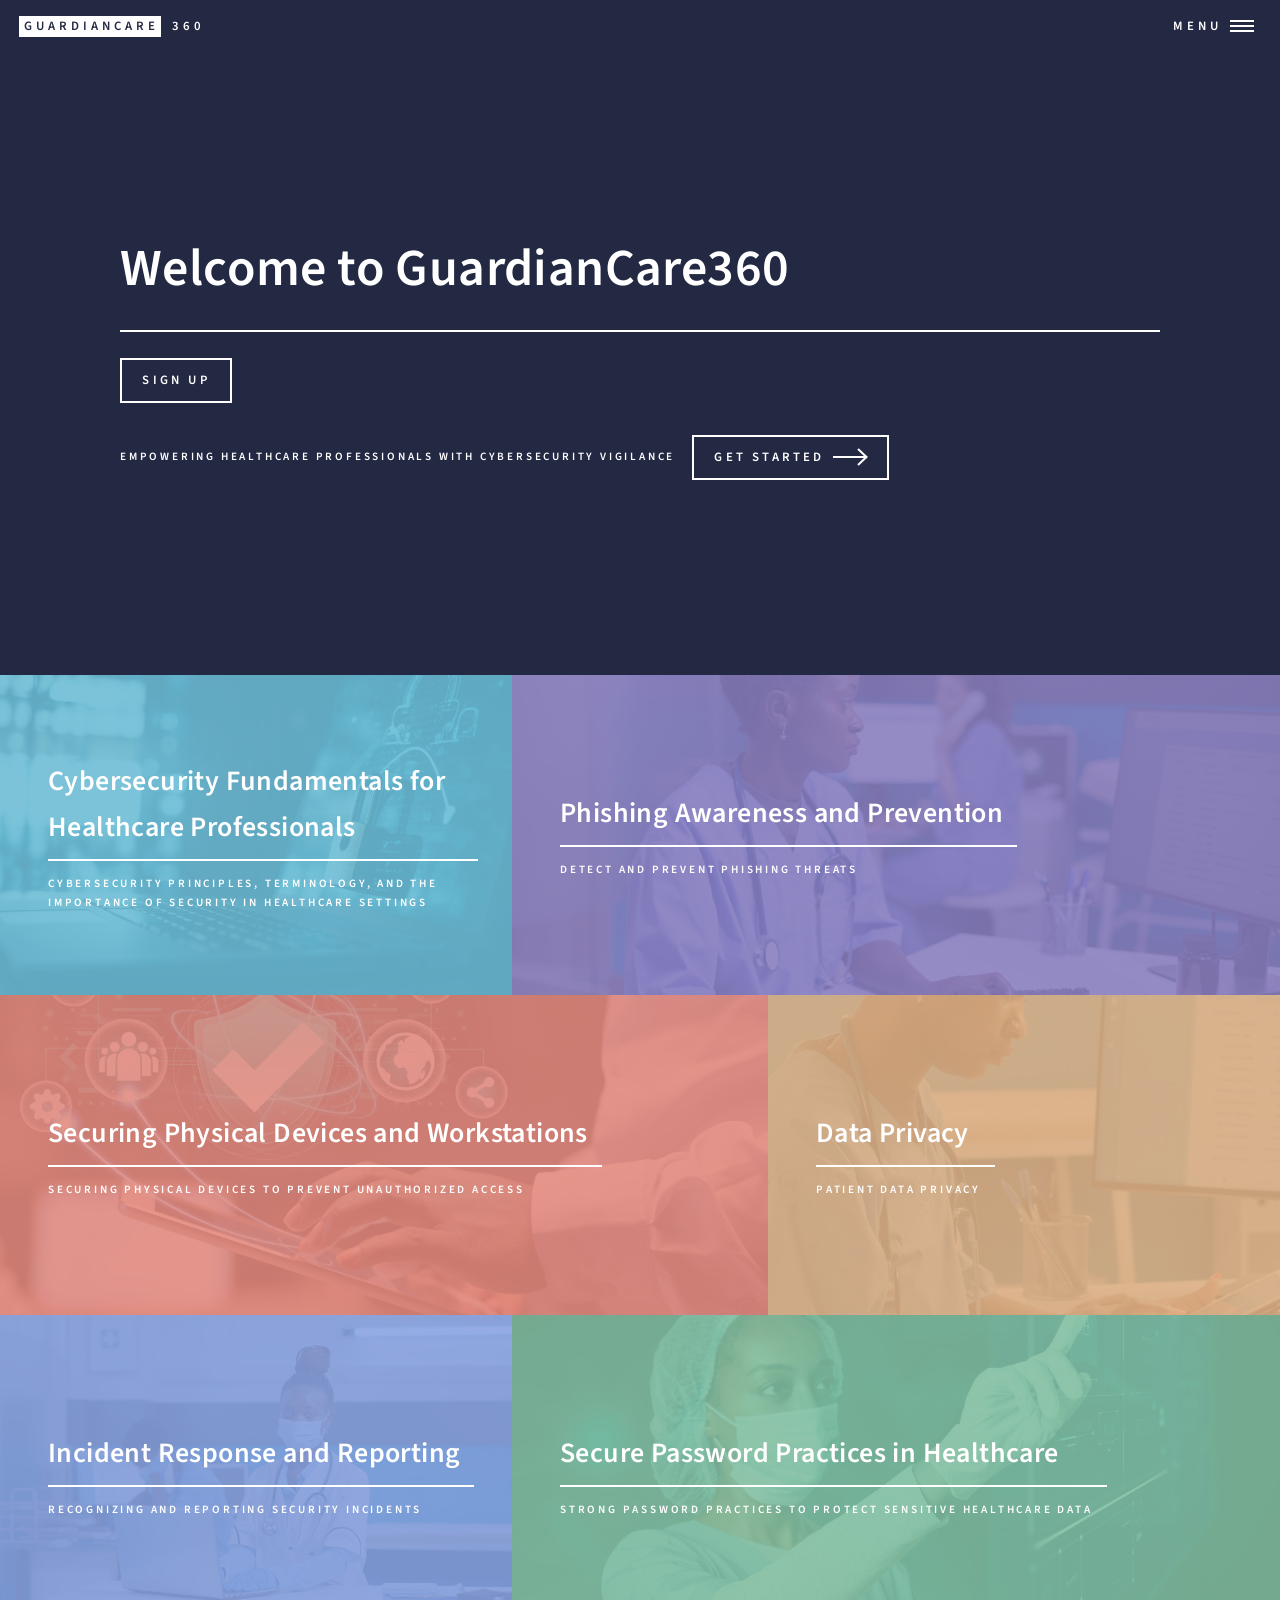
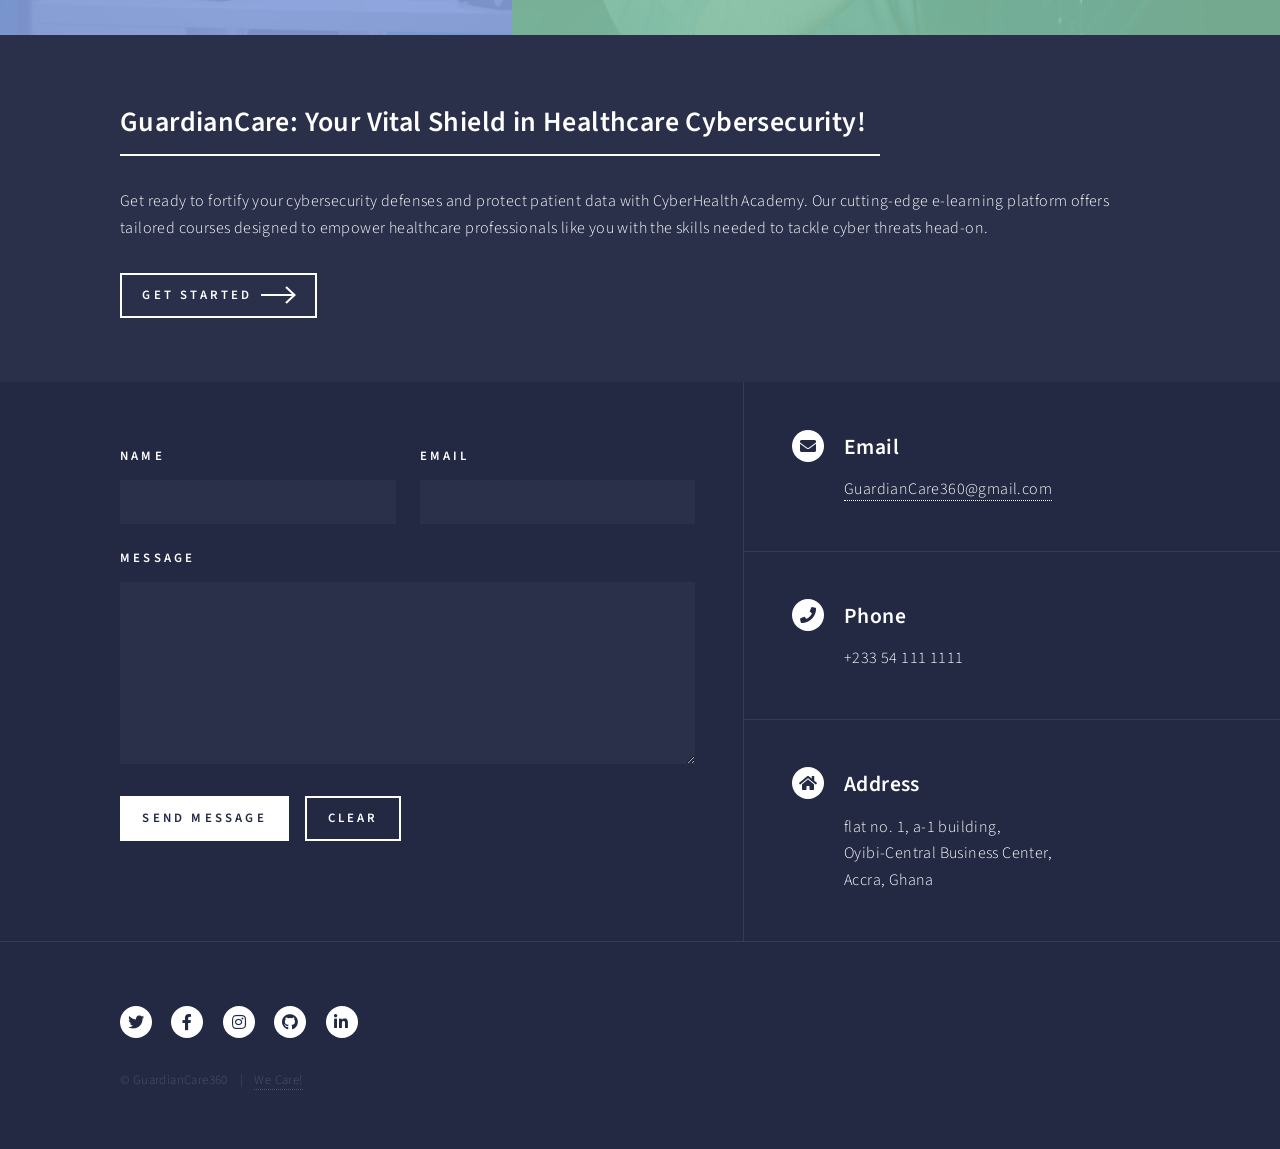
==== frontend/index.html @ e0faf11a "installations" ====
<!DOCTYPE HTML>

<html>
	<head>
		<title>GuardianCare360</title>
		<meta charset="utf-8" />
		<meta name="viewport" content="width=device-width, initial-scale=1, user-scalable=no" />
		<link rel="stylesheet" href="assets/css/main.css" />
		<noscript><link rel="stylesheet" href="assets/css/noscript.css" /></noscript>
	</head>
	<body class="is-preload">

		<!-- Wrapper -->
			<div id="wrapper">

				<!-- Header -->
					<header id="header" class="alt">
						<a href="index.html" class="logo"><strong>GuardianCare</strong> <span>360</span></a>
						<nav>
							<a href="#menu">Menu</a>
						</nav>
					</header>

				<!-- Menu -->
					<nav id="menu">
						<ul class="links">
							<li><a href="index.html">Home</a></li>
							
				
							<li><a href="http://localhost/project/courses.php">Secure_Password</a></li>
							<li><a href="http://localhost/project/courses.php">Incident_Response</a></li>
							<li><a href="http://localhost/project/courses.php">Data_Privacy</a></li>
							<li><a href="http://localhost/project/courses.php">Securing_Physical Devices</a></li>
							<li><a href="http://localhost/project/courses.php">Phishing_Awareness</a></li>
							<li><a href="Cybersecurity_Fundamentals.html">Cybersecurity_Fundamentals</a></li>
						</ul>
						<ul class="actions stacked">
							<li><a href="#" class="button primary fit">Get Started</a></li>
							<li><a href="http://localhost/project/home.php" class="button fit">Log In</a></li>
						</ul>
					</nav>

				<!-- Banner -->
					<section id="banner" class="major">
						<div class="inner">
							<header class="major">
								<h1>Welcome to GuardianCare360</h1>
								<ul class="actions">
									<li><a href="http://localhost/project/home.php" class="button">SIGN UP</a></li>
								</ul>
							</header>
							<div class="content">
								<p> Empowering Healthcare Professionals with Cybersecurity Vigilance</p>
								<ul class="actions">
									<li><a href="#one" class="button next scrolly">Get Started</a></li>
								</ul>
							</div>
						</div>
					</section>

				<!-- Main -->
					<div id="main">

						<!-- One -->
							<section id="one" class="tiles">
								<article>
									<span class="image">
										<img src="images/pic01.jpg" alt="" />
									</span>
									<header class="major">
										<h3><a href="Cybersecurity_Fundamentals.html" class="link">Cybersecurity Fundamentals for Healthcare Professionals</a></h3>
										<p>Cybersecurity principles, terminology, and the importance of security in healthcare settings</p>
									</header>
								</article>
								<article>
									<span class="image">
										<img src="images/pic02.jpg" alt="" />
									</span>
									<header class="major">
										<h3><a href="http://localhost/project/courses.php" class="link">Phishing Awareness and Prevention</a></h3>
										<p>Detect and prevent phishing threats</p>
									</header>
								</article>
								<article>
									<span class="image">
										<img src="images/pic03.jpg" alt="" />
									</span>
									<header class="major">
										<h3><a href="http://localhost/project/courses.php" class="link">Securing Physical Devices and Workstations</a></h3>
										<p> Securing physical devices to prevent unauthorized access</p>
									</header>
								</article>
								<article>
									<span class="image">
										<img src="images/pic04.jpg" alt="" />
									</span>
									<header class="major">
										<h3><a href="http://localhost/project/courses.php" class="link">Data Privacy</a></h3>
										<p>Patient data privacy </p>
									</header>
								</article>
								<article>
									<span class="image">
										<img src="images/pic05.jpg" alt="" />
									</span>
									<header class="major">
										<h3><a href="http://localhost/project/courses.php" class="link">Incident Response and Reporting</a></h3>
										<p>Recognizing and reporting security incidents</p>
									</header>
								</article>
								<article>
									<span class="image">
										<img src="images/pic06.jpg" alt="" />
									</span>
									<header class="major">
										<h3><a href="http://localhost/project/courses.php" class="link">Secure Password Practices in Healthcare</a></h3>
										<p>Strong password practices to protect sensitive healthcare data</p>
									</header>
								</article>
							</section>

						<!-- Two -->
							<section id="two">
								<div class="inner">
									<header class="major">
										<h2>GuardianCare: Your Vital Shield in Healthcare Cybersecurity!</h2>
									</header>
									<p>Get ready to fortify your cybersecurity defenses and protect patient data with CyberHealth Academy. Our cutting-edge e-learning platform offers tailored courses designed to empower healthcare professionals like you with the skills needed to tackle cyber threats head-on.</p>
									<ul class="actions">
										<li><a href="http://localhost/project/home.php" class="button next">Get Started</a></li>
									</ul>
								</div>
							</section>

					</div>

				<!-- Contact -->
					<section id="contact">
						<div class="inner">
							<section>
								<form method="post" action="#">
									<div class="fields">
										<div class="field half">
											<label for="name">Name</label>
											<input type="text" name="name" id="name" />
										</div>
										<div class="field half">
											<label for="email">Email</label>
											<input type="text" name="email" id="email" />
										</div>
										<div class="field">
											<label for="message">Message</label>
											<textarea name="message" id="message" rows="6"></textarea>
										</div>
									</div>
									<ul class="actions">
										<li><input type="submit" value="Send Message" class="primary" /></li>
										<li><input type="reset" value="Clear" /></li>
									</ul>
								</form>
							</section>
							<section class="split">
								<section>
									<div class="contact-method">
										<span class="icon solid alt fa-envelope"></span>
										<h3>Email</h3>
										<a href="#">GuardianCare360@gmail.com</a>
									</div>
								</section>
								<section>
									<div class="contact-method">
										<span class="icon solid alt fa-phone"></span>
										<h3>Phone</h3>
										<span>+233 54 111 1111</span>
									</div>
								</section>
								<section>
									<div class="contact-method">
										<span class="icon solid alt fa-home"></span>
										<h3>Address</h3>
										<span>flat no. 1, a-1 building,<br />
											Oyibi-Central Business Center,<br />
											Accra, Ghana</span>
									</div>
								</section>
							</section>
						</div>
					</section>

				<!-- Footer -->
					<footer id="footer">
						<div class="inner">
							<ul class="icons">
								<li><a href="#" class="icon brands alt fa-twitter"><span class="label">Twitter</span></a></li>
								<li><a href="#" class="icon brands alt fa-facebook-f"><span class="label">Facebook</span></a></li>
								<li><a href="#" class="icon brands alt fa-instagram"><span class="label">Instagram</span></a></li>
								<li><a href="#" class="icon brands alt fa-github"><span class="label">GitHub</span></a></li>
								<li><a href="#" class="icon brands alt fa-linkedin-in"><span class="label">LinkedIn</span></a></li>
							</ul>
							<ul class="copyright">
								<li>&copy; GuardianCare360</li><li> <a href="http://localhost/project/home.php">We Care!</a></li>
							</ul>
						</div>
					</footer>

			</div>

		<!-- Scripts -->
			<script src="assets/js/jquery.min.js"></script>
			<script src="assets/js/jquery.scrolly.min.js"></script>
			<script src="assets/js/jquery.scrollex.min.js"></script>
			<script src="assets/js/browser.min.js"></script>
			<script src="assets/js/breakpoints.min.js"></script>
			<script src="assets/js/util.js"></script>
			<script src="assets/js/main.js"></script>

	</body>
</html>
---- frontend/assets/css/main.css ----
@import url(fontawesome-all.min.css);
@import url("https://fonts.googleapis.com/css?family=Source+Sans+Pro:300,300italic,600,600italic");

/*
	Forty by HTML5 UP
	html5up.net | @ajlkn
	Free for personal and commercial use under the CCA 3.0 license (html5up.net/license)
*/

html, body, div, span, applet, object,
iframe, h1, h2, h3, h4, h5, h6, p, blockquote,
pre, a, abbr, acronym, address, big, cite,
code, del, dfn, em, img, ins, kbd, q, s, samp,
small, strike, strong, sub, sup, tt, var, b,
u, i, center, dl, dt, dd, ol, ul, li, fieldset,
form, label, legend, table, caption, tbody,
tfoot, thead, tr, th, td, article, aside,
canvas, details, embed, figure, figcaption,
footer, header, hgroup, menu, nav, output, ruby,
section, summary, time, mark, audio, video {
	margin: 0;
	padding: 0;
	border: 0;
	font-size: 100%;
	font: inherit;
	vertical-align: baseline;}

article, aside, details, figcaption, figure,
footer, header, hgroup, menu, nav, section {
	display: block;}

body {
	line-height: 1;
}

ol, ul {
	list-style: none;
}

blockquote, q {
	quotes: none;
}

	blockquote:before, blockquote:after, q:before, q:after {
		content: '';
		content: none;
	}

table {
	border-collapse: collapse;
	border-spacing: 0;
}

body {
	-webkit-text-size-adjust: none;
}

mark {
	background-color: transparent;
	color: inherit;
}

input::-moz-focus-inner {
	border: 0;
	padding: 0;
}

input, select, textarea {
	-moz-appearance: none;
	-webkit-appearance: none;
	-ms-appearance: none;
	appearance: none;
}

/* Basic */

	@-ms-viewport {
		width: device-width;
	}

	body {
		-ms-overflow-style: scrollbar;
	}

	@media screen and (max-width: 480px) {

		html, body {
			min-width: 320px;
		}

	}

	html {
		box-sizing: border-box;
	}

	*, *:before, *:after {
		box-sizing: inherit;
	}

	body {
		background: #242943;
	}

		body.is-preload *, body.is-preload *:before, body.is-preload *:after {
			-moz-animation: none !important;
			-webkit-animation: none !important;
			-ms-animation: none !important;
			animation: none !important;
			-moz-transition: none !important;
			-webkit-transition: none !important;
			-ms-transition: none !important;
			transition: none !important;
		}

/* Type */

	body, input, select, textarea {
		color: #ffffff;
		font-family: "Source Sans Pro", Helvetica, sans-serif;
		font-size: 17pt;
		font-weight: 300;
		letter-spacing: 0.025em;
		line-height: 1.65;
	}

		@media screen and (max-width: 1680px) {

			body, input, select, textarea {
				font-size: 14pt;
			}

		}

		@media screen and (max-width: 1280px) {

			body, input, select, textarea {
				font-size: 12pt;
			}

		}

		@media screen and (max-width: 360px) {

			body, input, select, textarea {
				font-size: 11pt;
			}

		}

	a {
		-moz-transition: color 0.2s ease-in-out, border-bottom-color 0.2s ease-in-out;
		-webkit-transition: color 0.2s ease-in-out, border-bottom-color 0.2s ease-in-out;
		-ms-transition: color 0.2s ease-in-out, border-bottom-color 0.2s ease-in-out;
		transition: color 0.2s ease-in-out, border-bottom-color 0.2s ease-in-out;
		border-bottom: dotted 1px;
		color: inherit;
		text-decoration: none;
	}

		a:hover {
			border-bottom-color: transparent;
			color: #9bf1ff !important;
		}

		a:active {
			color: #53e3fb !important;
		}

	strong, b {
		color: #ffffff;
		font-weight: 600;
	}

	em, i {
		font-style: italic;
	}

	p {
		margin: 0 0 2em 0;
	}

	h1, h2, h3, h4, h5, h6 {
		color: #ffffff;
		font-weight: 600;
		line-height: 1.65;
		margin: 0 0 1em 0;
	}

		h1 a, h2 a, h3 a, h4 a, h5 a, h6 a {
			color: inherit;
			border-bottom: 0;
		}

	h1 {
		font-size: 2.5em;
	}

	h2 {
		font-size: 1.75em;
	}

	h3 {
		font-size: 1.35em;
	}

	h4 {
		font-size: 1.1em;
	}

	h5 {
		font-size: 0.9em;
	}

	h6 {
		font-size: 0.7em;
	}

	@media screen and (max-width: 736px) {

		h1 {
			font-size: 2em;
		}

		h2 {
			font-size: 1.5em;
		}

		h3 {
			font-size: 1.25em;
		}

	}

	sub {
		font-size: 0.8em;
		position: relative;
		top: 0.5em;
	}

	sup {
		font-size: 0.8em;
		position: relative;
		top: -0.5em;
	}

	blockquote {
		border-left: solid 4px rgba(212, 212, 255, 0.1);
		font-style: italic;
		margin: 0 0 2em 0;
		padding: 0.5em 0 0.5em 2em;
	}

	code {
		background: rgba(212, 212, 255, 0.035);
		font-family: "Courier New", monospace;
		font-size: 0.9em;
		margin: 0 0.25em;
		padding: 0.25em 0.65em;
	}

	pre {
		-webkit-overflow-scrolling: touch;
		font-family: "Courier New", monospace;
		font-size: 0.9em;
		margin: 0 0 2em 0;
	}

		pre code {
			display: block;
			line-height: 1.75;
			padding: 1em 1.5em;
			overflow-x: auto;
		}

	hr {
		border: 0;
		border-bottom: solid 1px rgba(212, 212, 255, 0.1);
		margin: 2em 0;
	}

		hr.major {
			margin: 3em 0;
		}

	.align-left {
		text-align: left;
	}

	.align-center {
		text-align: center;
	}

	.align-right {
		text-align: right;
	}

/* Row */

	.row {
		display: flex;
		flex-wrap: wrap;
		box-sizing: border-box;
		align-items: stretch;
	}

		.row > * {
			box-sizing: border-box;
		}

		.row.gtr-uniform > * > :last-child {
			margin-bottom: 0;
		}

		.row.aln-left {
			justify-content: flex-start;
		}

		.row.aln-center {
			justify-content: center;
		}

		.row.aln-right {
			justify-content: flex-end;
		}

		.row.aln-top {
			align-items: flex-start;
		}

		.row.aln-middle {
			align-items: center;
		}

		.row.aln-bottom {
			align-items: flex-end;
		}

		.row > .imp {
			order: -1;
		}

		.row > .col-1 {
			width: 8.33333%;
		}

		.row > .off-1 {
			margin-left: 8.33333%;
		}

		.row > .col-2 {
			width: 16.66667%;
		}

		.row > .off-2 {
			margin-left: 16.66667%;
		}

		.row > .col-3 {
			width: 25%;
		}

		.row > .off-3 {
			margin-left: 25%;
		}

		.row > .col-4 {
			width: 33.33333%;
		}

		.row > .off-4 {
			margin-left: 33.33333%;
		}

		.row > .col-5 {
			width: 41.66667%;
		}

		.row > .off-5 {
			margin-left: 41.66667%;
		}

		.row > .col-6 {
			width: 50%;
		}

		.row > .off-6 {
			margin-left: 50%;
		}

		.row > .col-7 {
			width: 58.33333%;
		}

		.row > .off-7 {
			margin-left: 58.33333%;
		}

		.row > .col-8 {
			width: 66.66667%;
		}

		.row > .off-8 {
			margin-left: 66.66667%;
		}

		.row > .col-9 {
			width: 75%;
		}

		.row > .off-9 {
			margin-left: 75%;
		}

		.row > .col-10 {
			width: 83.33333%;
		}

		.row > .off-10 {
			margin-left: 83.33333%;
		}

		.row > .col-11 {
			width: 91.66667%;
		}

		.row > .off-11 {
			margin-left: 91.66667%;
		}

		.row > .col-12 {
			width: 100%;
		}

		.row > .off-12 {
			margin-left: 100%;
		}

		.row.gtr-0 {
			margin-top: 0;
			margin-left: 0em;
		}

			.row.gtr-0 > * {
				padding: 0 0 0 0em;
			}

			.row.gtr-0.gtr-uniform {
				margin-top: 0em;
			}

				.row.gtr-0.gtr-uniform > * {
					padding-top: 0em;
				}

		.row.gtr-25 {
			margin-top: 0;
			margin-left: -0.5em;
		}

			.row.gtr-25 > * {
				padding: 0 0 0 0.5em;
			}

			.row.gtr-25.gtr-uniform {
				margin-top: -0.5em;
			}

				.row.gtr-25.gtr-uniform > * {
					padding-top: 0.5em;
				}

		.row.gtr-50 {
			margin-top: 0;
			margin-left: -1em;
		}

			.row.gtr-50 > * {
				padding: 0 0 0 1em;
			}

			.row.gtr-50.gtr-uniform {
				margin-top: -1em;
			}

				.row.gtr-50.gtr-uniform > * {
					padding-top: 1em;
				}

		.row {
			margin-top: 0;
			margin-left: -2em;
		}

			.row > * {
				padding: 0 0 0 2em;
			}

			.row.gtr-uniform {
				margin-top: -2em;
			}

				.row.gtr-uniform > * {
					padding-top: 2em;
				}

		.row.gtr-150 {
			margin-top: 0;
			margin-left: -3em;
		}

			.row.gtr-150 > * {
				padding: 0 0 0 3em;
			}

			.row.gtr-150.gtr-uniform {
				margin-top: -3em;
			}

				.row.gtr-150.gtr-uniform > * {
					padding-top: 3em;
				}

		.row.gtr-200 {
			margin-top: 0;
			margin-left: -4em;
		}

			.row.gtr-200 > * {
				padding: 0 0 0 4em;
			}

			.row.gtr-200.gtr-uniform {
				margin-top: -4em;
			}

				.row.gtr-200.gtr-uniform > * {
					padding-top: 4em;
				}

		@media screen and (max-width: 1680px) {

			.row {
				display: flex;
				flex-wrap: wrap;
				box-sizing: border-box;
				align-items: stretch;
			}

				.row > * {
					box-sizing: border-box;
				}

				.row.gtr-uniform > * > :last-child {
					margin-bottom: 0;
				}

				.row.aln-left {
					justify-content: flex-start;
				}

				.row.aln-center {
					justify-content: center;
				}

				.row.aln-right {
					justify-content: flex-end;
				}

				.row.aln-top {
					align-items: flex-start;
				}

				.row.aln-middle {
					align-items: center;
				}

				.row.aln-bottom {
					align-items: flex-end;
				}

				.row > .imp-xlarge {
					order: -1;
				}

				.row > .col-1-xlarge {
					width: 8.33333%;
				}

				.row > .off-1-xlarge {
					margin-left: 8.33333%;
				}

				.row > .col-2-xlarge {
					width: 16.66667%;
				}

				.row > .off-2-xlarge {
					margin-left: 16.66667%;
				}

				.row > .col-3-xlarge {
					width: 25%;
				}

				.row > .off-3-xlarge {
					margin-left: 25%;
				}

				.row > .col-4-xlarge {
					width: 33.33333%;
				}

				.row > .off-4-xlarge {
					margin-left: 33.33333%;
				}

				.row > .col-5-xlarge {
					width: 41.66667%;
				}

				.row > .off-5-xlarge {
					margin-left: 41.66667%;
				}

				.row > .col-6-xlarge {
					width: 50%;
				}

				.row > .off-6-xlarge {
					margin-left: 50%;
				}

				.row > .col-7-xlarge {
					width: 58.33333%;
				}

				.row > .off-7-xlarge {
					margin-left: 58.33333%;
				}

				.row > .col-8-xlarge {
					width: 66.66667%;
				}

				.row > .off-8-xlarge {
					margin-left: 66.66667%;
				}

				.row > .col-9-xlarge {
					width: 75%;
				}

				.row > .off-9-xlarge {
					margin-left: 75%;
				}

				.row > .col-10-xlarge {
					width: 83.33333%;
				}

				.row > .off-10-xlarge {
					margin-left: 83.33333%;
				}

				.row > .col-11-xlarge {
					width: 91.66667%;
				}

				.row > .off-11-xlarge {
					margin-left: 91.66667%;
				}

				.row > .col-12-xlarge {
					width: 100%;
				}

				.row > .off-12-xlarge {
					margin-left: 100%;
				}

				.row.gtr-0 {
					margin-top: 0;
					margin-left: 0em;
				}

					.row.gtr-0 > * {
						padding: 0 0 0 0em;
					}

					.row.gtr-0.gtr-uniform {
						margin-top: 0em;
					}

						.row.gtr-0.gtr-uniform > * {
							padding-top: 0em;
						}

				.row.gtr-25 {
					margin-top: 0;
					margin-left: -0.5em;
				}

					.row.gtr-25 > * {
						padding: 0 0 0 0.5em;
					}

					.row.gtr-25.gtr-uniform {
						margin-top: -0.5em;
					}

						.row.gtr-25.gtr-uniform > * {
							padding-top: 0.5em;
						}

				.row.gtr-50 {
					margin-top: 0;
					margin-left: -1em;
				}

					.row.gtr-50 > * {
						padding: 0 0 0 1em;
					}

					.row.gtr-50.gtr-uniform {
						margin-top: -1em;
					}

						.row.gtr-50.gtr-uniform > * {
							padding-top: 1em;
						}

				.row {
					margin-top: 0;
					margin-left: -2em;
				}

					.row > * {
						padding: 0 0 0 2em;
					}

					.row.gtr-uniform {
						margin-top: -2em;
					}

						.row.gtr-uniform > * {
							padding-top: 2em;
						}

				.row.gtr-150 {
					margin-top: 0;
					margin-left: -3em;
				}

					.row.gtr-150 > * {
						padding: 0 0 0 3em;
					}

					.row.gtr-150.gtr-uniform {
						margin-top: -3em;
					}

						.row.gtr-150.gtr-uniform > * {
							padding-top: 3em;
						}

				.row.gtr-200 {
					margin-top: 0;
					margin-left: -4em;
				}

					.row.gtr-200 > * {
						padding: 0 0 0 4em;
					}

					.row.gtr-200.gtr-uniform {
						margin-top: -4em;
					}

						.row.gtr-200.gtr-uniform > * {
							padding-top: 4em;
						}

		}

		@media screen and (max-width: 1280px) {

			.row {
				display: flex;
				flex-wrap: wrap;
				box-sizing: border-box;
				align-items: stretch;
			}

				.row > * {
					box-sizing: border-box;
				}

				.row.gtr-uniform > * > :last-child {
					margin-bottom: 0;
				}

				.row.aln-left {
					justify-content: flex-start;
				}

				.row.aln-center {
					justify-content: center;
				}

				.row.aln-right {
					justify-content: flex-end;
				}

				.row.aln-top {
					align-items: flex-start;
				}

				.row.aln-middle {
					align-items: center;
				}

				.row.aln-bottom {
					align-items: flex-end;
				}

				.row > .imp-large {
					order: -1;
				}

				.row > .col-1-large {
					width: 8.33333%;
				}

				.row > .off-1-large {
					margin-left: 8.33333%;
				}

				.row > .col-2-large {
					width: 16.66667%;
				}

				.row > .off-2-large {
					margin-left: 16.66667%;
				}

				.row > .col-3-large {
					width: 25%;
				}

				.row > .off-3-large {
					margin-left: 25%;
				}

				.row > .col-4-large {
					width: 33.33333%;
				}

				.row > .off-4-large {
					margin-left: 33.33333%;
				}

				.row > .col-5-large {
					width: 41.66667%;
				}

				.row > .off-5-large {
					margin-left: 41.66667%;
				}

				.row > .col-6-large {
					width: 50%;
				}

				.row > .off-6-large {
					margin-left: 50%;
				}

				.row > .col-7-large {
					width: 58.33333%;
				}

				.row > .off-7-large {
					margin-left: 58.33333%;
				}

				.row > .col-8-large {
					width: 66.66667%;
				}

				.row > .off-8-large {
					margin-left: 66.66667%;
				}

				.row > .col-9-large {
					width: 75%;
				}

				.row > .off-9-large {
					margin-left: 75%;
				}

				.row > .col-10-large {
					width: 83.33333%;
				}

				.row > .off-10-large {
					margin-left: 83.33333%;
				}

				.row > .col-11-large {
					width: 91.66667%;
				}

				.row > .off-11-large {
					margin-left: 91.66667%;
				}

				.row > .col-12-large {
					width: 100%;
				}

				.row > .off-12-large {
					margin-left: 100%;
				}

				.row.gtr-0 {
					margin-top: 0;
					margin-left: 0em;
				}

					.row.gtr-0 > * {
						padding: 0 0 0 0em;
					}

					.row.gtr-0.gtr-uniform {
						margin-top: 0em;
					}

						.row.gtr-0.gtr-uniform > * {
							padding-top: 0em;
						}

				.row.gtr-25 {
					margin-top: 0;
					margin-left: -0.375em;
				}

					.row.gtr-25 > * {
						padding: 0 0 0 0.375em;
					}

					.row.gtr-25.gtr-uniform {
						margin-top: -0.375em;
					}

						.row.gtr-25.gtr-uniform > * {
							padding-top: 0.375em;
						}

				.row.gtr-50 {
					margin-top: 0;
					margin-left: -0.75em;
				}

					.row.gtr-50 > * {
						padding: 0 0 0 0.75em;
					}

					.row.gtr-50.gtr-uniform {
						margin-top: -0.75em;
					}

						.row.gtr-50.gtr-uniform > * {
							padding-top: 0.75em;
						}

				.row {
					margin-top: 0;
					margin-left: -1.5em;
				}

					.row > * {
						padding: 0 0 0 1.5em;
					}

					.row.gtr-uniform {
						margin-top: -1.5em;
					}

						.row.gtr-uniform > * {
							padding-top: 1.5em;
						}

				.row.gtr-150 {
					margin-top: 0;
					margin-left: -2.25em;
				}

					.row.gtr-150 > * {
						padding: 0 0 0 2.25em;
					}

					.row.gtr-150.gtr-uniform {
						margin-top: -2.25em;
					}

						.row.gtr-150.gtr-uniform > * {
							padding-top: 2.25em;
						}

				.row.gtr-200 {
					margin-top: 0;
					margin-left: -3em;
				}

					.row.gtr-200 > * {
						padding: 0 0 0 3em;
					}

					.row.gtr-200.gtr-uniform {
						margin-top: -3em;
					}

						.row.gtr-200.gtr-uniform > * {
							padding-top: 3em;
						}

		}

		@media screen and (max-width: 980px) {

			.row {
				display: flex;
				flex-wrap: wrap;
				box-sizing: border-box;
				align-items: stretch;
			}

				.row > * {
					box-sizing: border-box;
				}

				.row.gtr-uniform > * > :last-child {
					margin-bottom: 0;
				}

				.row.aln-left {
					justify-content: flex-start;
				}

				.row.aln-center {
					justify-content: center;
				}

				.row.aln-right {
					justify-content: flex-end;
				}

				.row.aln-top {
					align-items: flex-start;
				}

				.row.aln-middle {
					align-items: center;
				}

				.row.aln-bottom {
					align-items: flex-end;
				}

				.row > .imp-medium {
					order: -1;
				}

				.row > .col-1-medium {
					width: 8.33333%;
				}

				.row > .off-1-medium {
					margin-left: 8.33333%;
				}

				.row > .col-2-medium {
					width: 16.66667%;
				}

				.row > .off-2-medium {
					margin-left: 16.66667%;
				}

				.row > .col-3-medium {
					width: 25%;
				}

				.row > .off-3-medium {
					margin-left: 25%;
				}

				.row > .col-4-medium {
					width: 33.33333%;
				}

				.row > .off-4-medium {
					margin-left: 33.33333%;
				}

				.row > .col-5-medium {
					width: 41.66667%;
				}

				.row > .off-5-medium {
					margin-left: 41.66667%;
				}

				.row > .col-6-medium {
					width: 50%;
				}

				.row > .off-6-medium {
					margin-left: 50%;
				}

				.row > .col-7-medium {
					width: 58.33333%;
				}

				.row > .off-7-medium {
					margin-left: 58.33333%;
				}

				.row > .col-8-medium {
					width: 66.66667%;
				}

				.row > .off-8-medium {
					margin-left: 66.66667%;
				}

				.row > .col-9-medium {
					width: 75%;
				}

				.row > .off-9-medium {
					margin-left: 75%;
				}

				.row > .col-10-medium {
					width: 83.33333%;
				}

				.row > .off-10-medium {
					margin-left: 83.33333%;
				}

				.row > .col-11-medium {
					width: 91.66667%;
				}

				.row > .off-11-medium {
					margin-left: 91.66667%;
				}

				.row > .col-12-medium {
					width: 100%;
				}

				.row > .off-12-medium {
					margin-left: 100%;
				}

				.row.gtr-0 {
					margin-top: 0;
					margin-left: 0em;
				}

					.row.gtr-0 > * {
						padding: 0 0 0 0em;
					}

					.row.gtr-0.gtr-uniform {
						margin-top: 0em;
					}

						.row.gtr-0.gtr-uniform > * {
							padding-top: 0em;
						}

				.row.gtr-25 {
					margin-top: 0;
					margin-left: -0.375em;
				}

					.row.gtr-25 > * {
						padding: 0 0 0 0.375em;
					}

					.row.gtr-25.gtr-uniform {
						margin-top: -0.375em;
					}

						.row.gtr-25.gtr-uniform > * {
							padding-top: 0.375em;
						}

				.row.gtr-50 {
					margin-top: 0;
					margin-left: -0.75em;
				}

					.row.gtr-50 > * {
						padding: 0 0 0 0.75em;
					}

					.row.gtr-50.gtr-uniform {
						margin-top: -0.75em;
					}

						.row.gtr-50.gtr-uniform > * {
							padding-top: 0.75em;
						}

				.row {
					margin-top: 0;
					margin-left: -1.5em;
				}

					.row > * {
						padding: 0 0 0 1.5em;
					}

					.row.gtr-uniform {
						margin-top: -1.5em;
					}

						.row.gtr-uniform > * {
							padding-top: 1.5em;
						}

				.row.gtr-150 {
					margin-top: 0;
					margin-left: -2.25em;
				}

					.row.gtr-150 > * {
						padding: 0 0 0 2.25em;
					}

					.row.gtr-150.gtr-uniform {
						margin-top: -2.25em;
					}

						.row.gtr-150.gtr-uniform > * {
							padding-top: 2.25em;
						}

				.row.gtr-200 {
					margin-top: 0;
					margin-left: -3em;
				}

					.row.gtr-200 > * {
						padding: 0 0 0 3em;
					}

					.row.gtr-200.gtr-uniform {
						margin-top: -3em;
					}

						.row.gtr-200.gtr-uniform > * {
							padding-top: 3em;
						}

		}

		@media screen and (max-width: 736px) {

			.row {
				display: flex;
				flex-wrap: wrap;
				box-sizing: border-box;
				align-items: stretch;
			}

				.row > * {
					box-sizing: border-box;
				}

				.row.gtr-uniform > * > :last-child {
					margin-bottom: 0;
				}

				.row.aln-left {
					justify-content: flex-start;
				}

				.row.aln-center {
					justify-content: center;
				}

				.row.aln-right {
					justify-content: flex-end;
				}

				.row.aln-top {
					align-items: flex-start;
				}

				.row.aln-middle {
					align-items: center;
				}

				.row.aln-bottom {
					align-items: flex-end;
				}

				.row > .imp-small {
					order: -1;
				}

				.row > .col-1-small {
					width: 8.33333%;
				}

				.row > .off-1-small {
					margin-left: 8.33333%;
				}

				.row > .col-2-small {
					width: 16.66667%;
				}

				.row > .off-2-small {
					margin-left: 16.66667%;
				}

				.row > .col-3-small {
					width: 25%;
				}

				.row > .off-3-small {
					margin-left: 25%;
				}

				.row > .col-4-small {
					width: 33.33333%;
				}

				.row > .off-4-small {
					margin-left: 33.33333%;
				}

				.row > .col-5-small {
					width: 41.66667%;
				}

				.row > .off-5-small {
					margin-left: 41.66667%;
				}

				.row > .col-6-small {
					width: 50%;
				}

				.row > .off-6-small {
					margin-left: 50%;
				}

				.row > .col-7-small {
					width: 58.33333%;
				}

				.row > .off-7-small {
					margin-left: 58.33333%;
				}

				.row > .col-8-small {
					width: 66.66667%;
				}

				.row > .off-8-small {
					margin-left: 66.66667%;
				}

				.row > .col-9-small {
					width: 75%;
				}

				.row > .off-9-small {
					margin-left: 75%;
				}

				.row > .col-10-small {
					width: 83.33333%;
				}

				.row > .off-10-small {
					margin-left: 83.33333%;
				}

				.row > .col-11-small {
					width: 91.66667%;
				}

				.row > .off-11-small {
					margin-left: 91.66667%;
				}

				.row > .col-12-small {
					width: 100%;
				}

				.row > .off-12-small {
					margin-left: 100%;
				}

				.row.gtr-0 {
					margin-top: 0;
					margin-left: 0em;
				}

					.row.gtr-0 > * {
						padding: 0 0 0 0em;
					}

					.row.gtr-0.gtr-uniform {
						margin-top: 0em;
					}

						.row.gtr-0.gtr-uniform > * {
							padding-top: 0em;
						}

				.row.gtr-25 {
					margin-top: 0;
					margin-left: -0.3125em;
				}

					.row.gtr-25 > * {
						padding: 0 0 0 0.3125em;
					}

					.row.gtr-25.gtr-uniform {
						margin-top: -0.3125em;
					}

						.row.gtr-25.gtr-uniform > * {
							padding-top: 0.3125em;
						}

				.row.gtr-50 {
					margin-top: 0;
					margin-left: -0.625em;
				}

					.row.gtr-50 > * {
						padding: 0 0 0 0.625em;
					}

					.row.gtr-50.gtr-uniform {
						margin-top: -0.625em;
					}

						.row.gtr-50.gtr-uniform > * {
							padding-top: 0.625em;
						}

				.row {
					margin-top: 0;
					margin-left: -1.25em;
				}

					.row > * {
						padding: 0 0 0 1.25em;
					}

					.row.gtr-uniform {
						margin-top: -1.25em;
					}

						.row.gtr-uniform > * {
							padding-top: 1.25em;
						}

				.row.gtr-150 {
					margin-top: 0;
					margin-left: -1.875em;
				}

					.row.gtr-150 > * {
						padding: 0 0 0 1.875em;
					}

					.row.gtr-150.gtr-uniform {
						margin-top: -1.875em;
					}

						.row.gtr-150.gtr-uniform > * {
							padding-top: 1.875em;
						}

				.row.gtr-200 {
					margin-top: 0;
					margin-left: -2.5em;
				}

					.row.gtr-200 > * {
						padding: 0 0 0 2.5em;
					}

					.row.gtr-200.gtr-uniform {
						margin-top: -2.5em;
					}

						.row.gtr-200.gtr-uniform > * {
							padding-top: 2.5em;
						}

		}

		@media screen and (max-width: 480px) {

			.row {
				display: flex;
				flex-wrap: wrap;
				box-sizing: border-box;
				align-items: stretch;
			}

				.row > * {
					box-sizing: border-box;
				}

				.row.gtr-uniform > * > :last-child {
					margin-bottom: 0;
				}

				.row.aln-left {
					justify-content: flex-start;
				}

				.row.aln-center {
					justify-content: center;
				}

				.row.aln-right {
					justify-content: flex-end;
				}

				.row.aln-top {
					align-items: flex-start;
				}

				.row.aln-middle {
					align-items: center;
				}

				.row.aln-bottom {
					align-items: flex-end;
				}

				.row > .imp-xsmall {
					order: -1;
				}

				.row > .col-1-xsmall {
					width: 8.33333%;
				}

				.row > .off-1-xsmall {
					margin-left: 8.33333%;
				}

				.row > .col-2-xsmall {
					width: 16.66667%;
				}

				.row > .off-2-xsmall {
					margin-left: 16.66667%;
				}

				.row > .col-3-xsmall {
					width: 25%;
				}

				.row > .off-3-xsmall {
					margin-left: 25%;
				}

				.row > .col-4-xsmall {
					width: 33.33333%;
				}

				.row > .off-4-xsmall {
					margin-left: 33.33333%;
				}

				.row > .col-5-xsmall {
					width: 41.66667%;
				}

				.row > .off-5-xsmall {
					margin-left: 41.66667%;
				}

				.row > .col-6-xsmall {
					width: 50%;
				}

				.row > .off-6-xsmall {
					margin-left: 50%;
				}

				.row > .col-7-xsmall {
					width: 58.33333%;
				}

				.row > .off-7-xsmall {
					margin-left: 58.33333%;
				}

				.row > .col-8-xsmall {
					width: 66.66667%;
				}

				.row > .off-8-xsmall {
					margin-left: 66.66667%;
				}

				.row > .col-9-xsmall {
					width: 75%;
				}

				.row > .off-9-xsmall {
					margin-left: 75%;
				}

				.row > .col-10-xsmall {
					width: 83.33333%;
				}

				.row > .off-10-xsmall {
					margin-left: 83.33333%;
				}

				.row > .col-11-xsmall {
					width: 91.66667%;
				}

				.row > .off-11-xsmall {
					margin-left: 91.66667%;
				}

				.row > .col-12-xsmall {
					width: 100%;
				}

				.row > .off-12-xsmall {
					margin-left: 100%;
				}

				.row.gtr-0 {
					margin-top: 0;
					margin-left: 0em;
				}

					.row.gtr-0 > * {
						padding: 0 0 0 0em;
					}

					.row.gtr-0.gtr-uniform {
						margin-top: 0em;
					}

						.row.gtr-0.gtr-uniform > * {
							padding-top: 0em;
						}

				.row.gtr-25 {
					margin-top: 0;
					margin-left: -0.3125em;
				}

					.row.gtr-25 > * {
						padding: 0 0 0 0.3125em;
					}

					.row.gtr-25.gtr-uniform {
						margin-top: -0.3125em;
					}

						.row.gtr-25.gtr-uniform > * {
							padding-top: 0.3125em;
						}

				.row.gtr-50 {
					margin-top: 0;
					margin-left: -0.625em;
				}

					.row.gtr-50 > * {
						padding: 0 0 0 0.625em;
					}

					.row.gtr-50.gtr-uniform {
						margin-top: -0.625em;
					}

						.row.gtr-50.gtr-uniform > * {
							padding-top: 0.625em;
						}

				.row {
					margin-top: 0;
					margin-left: -1.25em;
				}

					.row > * {
						padding: 0 0 0 1.25em;
					}

					.row.gtr-uniform {
						margin-top: -1.25em;
					}

						.row.gtr-uniform > * {
							padding-top: 1.25em;
						}

				.row.gtr-150 {
					margin-top: 0;
					margin-left: -1.875em;
				}

					.row.gtr-150 > * {
						padding: 0 0 0 1.875em;
					}

					.row.gtr-150.gtr-uniform {
						margin-top: -1.875em;
					}

						.row.gtr-150.gtr-uniform > * {
							padding-top: 1.875em;
						}

				.row.gtr-200 {
					margin-top: 0;
					margin-left: -2.5em;
				}

					.row.gtr-200 > * {
						padding: 0 0 0 2.5em;
					}

					.row.gtr-200.gtr-uniform {
						margin-top: -2.5em;
					}

						.row.gtr-200.gtr-uniform > * {
							padding-top: 2.5em;
						}

		}

/* Section/Article */

	section.special, article.special {
		text-align: center;
	}

	header.major {
		width: -moz-max-content;
		width: -webkit-max-content;
		width: -ms-max-content;
		width: max-content;
		margin-bottom: 2em;
	}

		header.major > :first-child {
			margin-bottom: 0;
			width: calc(100% + 0.5em);
		}

			header.major > :first-child:after {
				content: '';
				background-color: #ffffff;
				display: block;
				height: 2px;
				margin: 0.325em 0 0.5em 0;
				width: 100%;
			}

		header.major > p {
			font-size: 0.7em;
			font-weight: 600;
			letter-spacing: 0.25em;
			margin-bottom: 0;
			text-transform: uppercase;
		}

		body.is-ie header.major > :first-child:after {
			max-width: 9em;
		}

		body.is-ie header.major > h1:after {
			max-width: 100% !important;
		}

	@media screen and (max-width: 736px) {

		header.major > p br {
			display: none;
		}

	}

/* Form */

	form {
		margin: 0 0 2em 0;
	}

		form > :last-child {
			margin-bottom: 0;
		}

		form > .fields {
			display: -moz-flex;
			display: -webkit-flex;
			display: -ms-flex;
			display: flex;
			-moz-flex-wrap: wrap;
			-webkit-flex-wrap: wrap;
			-ms-flex-wrap: wrap;
			flex-wrap: wrap;
			width: calc(100% + 3em);
			margin: -1.5em 0 2em -1.5em;
		}

			form > .fields > .field {
				-moz-flex-grow: 0;
				-webkit-flex-grow: 0;
				-ms-flex-grow: 0;
				flex-grow: 0;
				-moz-flex-shrink: 0;
				-webkit-flex-shrink: 0;
				-ms-flex-shrink: 0;
				flex-shrink: 0;
				padding: 1.5em 0 0 1.5em;
				width: calc(100% - 1.5em);
			}

				form > .fields > .field.half {
					width: calc(50% - 0.75em);
				}

				form > .fields > .field.third {
					width: calc(100%/3 - 0.5em);
				}

				form > .fields > .field.quarter {
					width: calc(25% - 0.375em);
				}

		@media screen and (max-width: 480px) {

			form > .fields {
				width: calc(100% + 3em);
				margin: -1.5em 0 2em -1.5em;
			}

				form > .fields > .field {
					padding: 1.5em 0 0 1.5em;
					width: calc(100% - 1.5em);
				}

					form > .fields > .field.half {
						width: calc(100% - 1.5em);
					}

					form > .fields > .field.third {
						width: calc(100% - 1.5em);
					}

					form > .fields > .field.quarter {
						width: calc(100% - 1.5em);
					}

		}

	label {
		color: #ffffff;
		display: block;
		font-size: 0.8em;
		font-weight: 600;
		letter-spacing: 0.25em;
		margin: 0 0 1em 0;
		text-transform: uppercase;
	}

	input[type="text"],
	input[type="password"],
	input[type="email"],
	input[type="tel"],
	input[type="search"],
	input[type="url"],
	select,
	textarea {
		-moz-appearance: none;
		-webkit-appearance: none;
		-ms-appearance: none;
		appearance: none;
		background: rgba(212, 212, 255, 0.035);
		border: none;
		border-radius: 0;
		color: inherit;
		display: block;
		outline: 0;
		padding: 0 1em;
		text-decoration: none;
		width: 100%;
	}

		input[type="text"]:invalid,
		input[type="password"]:invalid,
		input[type="email"]:invalid,
		input[type="tel"]:invalid,
		input[type="search"]:invalid,
		input[type="url"]:invalid,
		select:invalid,
		textarea:invalid {
			box-shadow: none;
		}

		input[type="text"]:focus,
		input[type="password"]:focus,
		input[type="email"]:focus,
		input[type="tel"]:focus,
		input[type="search"]:focus,
		input[type="url"]:focus,
		select:focus,
		textarea:focus {
			border-color: #9bf1ff;
			box-shadow: 0 0 0 2px #9bf1ff;
		}

	select {
		background-image: url("data:image/svg+xml;charset=utf8,%3Csvg xmlns='http://www.w3.org/2000/svg' width='40' height='40' preserveAspectRatio='none' viewBox='0 0 40 40'%3E%3Cpath d='M9.4,12.3l10.4,10.4l10.4-10.4c0.2-0.2,0.5-0.4,0.9-0.4c0.3,0,0.6,0.1,0.9,0.4l3.3,3.3c0.2,0.2,0.4,0.5,0.4,0.9 c0,0.4-0.1,0.6-0.4,0.9L20.7,31.9c-0.2,0.2-0.5,0.4-0.9,0.4c-0.3,0-0.6-0.1-0.9-0.4L4.3,17.3c-0.2-0.2-0.4-0.5-0.4-0.9 c0-0.4,0.1-0.6,0.4-0.9l3.3-3.3c0.2-0.2,0.5-0.4,0.9-0.4S9.1,12.1,9.4,12.3z' fill='rgba(212, 212, 255, 0.1)' /%3E%3C/svg%3E");
		background-size: 1.25rem;
		background-repeat: no-repeat;
		background-position: calc(100% - 1rem) center;
		height: 2.75em;
		padding-right: 2.75em;
		text-overflow: ellipsis;
	}

		select option {
			color: #ffffff;
			background: #242943;
		}

		select:focus::-ms-value {
			background-color: transparent;
		}

		select::-ms-expand {
			display: none;
		}

	input[type="text"],
	input[type="password"],
	input[type="email"],
	input[type="tel"],
	input[type="search"],
	input[type="url"],
	select {
		height: 2.75em;
	}

	textarea {
		padding: 0.75em 1em;
	}

	input[type="checkbox"],
	input[type="radio"] {
		-moz-appearance: none;
		-webkit-appearance: none;
		-ms-appearance: none;
		appearance: none;
		display: block;
		float: left;
		margin-right: -2em;
		opacity: 0;
		width: 1em;
		z-index: -1;
	}

		input[type="checkbox"] + label,
		input[type="radio"] + label {
			text-decoration: none;
			color: #ffffff;
			cursor: pointer;
			display: inline-block;
			font-weight: 300;
			padding-left: 2.65em;
			padding-right: 0.75em;
			position: relative;
		}

			input[type="checkbox"] + label:before,
			input[type="radio"] + label:before {
				-moz-osx-font-smoothing: grayscale;
				-webkit-font-smoothing: antialiased;
				display: inline-block;
				font-style: normal;
				font-variant: normal;
				text-rendering: auto;
				line-height: 1;
				text-transform: none !important;
				font-family: 'Font Awesome 5 Free';
				font-weight: 900;
			}

			input[type="checkbox"] + label:before,
			input[type="radio"] + label:before {
				background: rgba(212, 212, 255, 0.035);
				content: '';
				display: inline-block;
				font-size: 0.8em;
				height: 2.0625em;
				left: 0;
				letter-spacing: 0;
				line-height: 2.0625em;
				position: absolute;
				text-align: center;
				top: 0;
				width: 2.0625em;
			}

		input[type="checkbox"]:checked + label:before,
		input[type="radio"]:checked + label:before {
			background: #ffffff;
			border-color: #9bf1ff;
			content: '\f00c';
			color: #242943;
		}

		input[type="checkbox"]:focus + label:before,
		input[type="radio"]:focus + label:before {
			box-shadow: 0 0 0 2px #9bf1ff;
		}

	input[type="radio"] + label:before {
		border-radius: 100%;
	}

	::-webkit-input-placeholder {
		color: rgba(244, 244, 255, 0.2) !important;
		opacity: 1.0;
	}

	:-moz-placeholder {
		color: rgba(244, 244, 255, 0.2) !important;
		opacity: 1.0;
	}

	::-moz-placeholder {
		color: rgba(244, 244, 255, 0.2) !important;
		opacity: 1.0;
	}

	:-ms-input-placeholder {
		color: rgba(244, 244, 255, 0.2) !important;
		opacity: 1.0;
	}

/* Box */

	.box {
		border: solid 1px rgba(212, 212, 255, 0.1);
		margin-bottom: 2em;
		padding: 1.5em;
	}

		.box > :last-child,
		.box > :last-child > :last-child,
		.box > :last-child > :last-child > :last-child {
			margin-bottom: 0;
		}

		.box.alt {
			border: 0;
			border-radius: 0;
			padding: 0;
		}

/* Icon */

	.icon {
		text-decoration: none;
		border-bottom: none;
		position: relative;
	}

		.icon:before {
			-moz-osx-font-smoothing: grayscale;
			-webkit-font-smoothing: antialiased;
			display: inline-block;
			font-style: normal;
			font-variant: normal;
			text-rendering: auto;
			line-height: 1;
			text-transform: none !important;
			font-family: 'Font Awesome 5 Free';
			font-weight: 400;
		}

		.icon > .label {
			display: none;
		}

		.icon:before {
			line-height: inherit;
		}

		.icon.solid:before {
			font-weight: 900;
		}

		.icon.brands:before {
			font-family: 'Font Awesome 5 Brands';
		}

		.icon.alt:before {
			background-color: #ffffff;
			border-radius: 100%;
			color: #242943;
			display: inline-block;
			height: 2em;
			line-height: 2em;
			text-align: center;
			width: 2em;
		}

	a.icon.alt:before {
		-moz-transition: background-color 0.2s ease-in-out;
		-webkit-transition: background-color 0.2s ease-in-out;
		-ms-transition: background-color 0.2s ease-in-out;
		transition: background-color 0.2s ease-in-out;
	}

	a.icon.alt:hover:before {
		background-color: #6fc3df;
	}

	a.icon.alt:active:before {
		background-color: #37a6cb;
	}

/* Image */

	.image {
		border: 0;
		display: inline-block;
		position: relative;
	}

		.image img {
			display: block;
		}

		.image.left, .image.right {
			max-width: 30%;
		}

			.image.left img, .image.right img {
				width: 100%;
			}

		.image.left {
			float: left;
			margin: 0 1.5em 1.25em 0;
			top: 0.25em;
		}

		.image.right {
			float: right;
			margin: 0 0 1.25em 1.5em;
			top: 0.25em;
		}

		.image.fit {
			display: block;
			margin: 0 0 2em 0;
			width: 100%;
		}

			.image.fit img {
				width: 100%;
			}

		.image.main {
			display: block;
			margin: 2.5em 0;
			width: 100%;
		}

			.image.main img {
				width: 100%;
			}

			@media screen and (max-width: 736px) {

				.image.main {
					margin: 1.5em 0;
				}

			}

/* List */

	ol {
		list-style: decimal;
		margin: 0 0 2em 0;
		padding-left: 1.25em;
	}

		ol li {
			padding-left: 0.25em;
		}

	ul {
		list-style: disc;
		margin: 0 0 2em 0;
		padding-left: 1em;
	}

		ul li {
			padding-left: 0.5em;
		}

		ul.alt {
			list-style: none;
			padding-left: 0;
		}

			ul.alt li {
				border-top: solid 1px rgba(212, 212, 255, 0.1);
				padding: 0.5em 0;
			}

				ul.alt li:first-child {
					border-top: 0;
					padding-top: 0;
				}

	dl {
		margin: 0 0 2em 0;
	}

		dl dt {
			display: block;
			font-weight: 600;
			margin: 0 0 1em 0;
		}

		dl dd {
			margin-left: 2em;
		}

/* Actions */

	ul.actions {
		display: -moz-flex;
		display: -webkit-flex;
		display: -ms-flex;
		display: flex;
		cursor: default;
		list-style: none;
		margin-left: -1em;
		padding-left: 0;
	}

		ul.actions li {
			padding: 0 0 0 1em;
			vertical-align: middle;
		}

		ul.actions.special {
			-moz-justify-content: center;
			-webkit-justify-content: center;
			-ms-justify-content: center;
			justify-content: center;
			width: 100%;
			margin-left: 0;
		}

			ul.actions.special li:first-child {
				padding-left: 0;
			}

		ul.actions.stacked {
			-moz-flex-direction: column;
			-webkit-flex-direction: column;
			-ms-flex-direction: column;
			flex-direction: column;
			margin-left: 0;
		}

			ul.actions.stacked li {
				padding: 1.3em 0 0 0;
			}

				ul.actions.stacked li:first-child {
					padding-top: 0;
				}

		ul.actions.fit {
			width: calc(100% + 1em);
		}

			ul.actions.fit li {
				-moz-flex-grow: 1;
				-webkit-flex-grow: 1;
				-ms-flex-grow: 1;
				flex-grow: 1;
				-moz-flex-shrink: 1;
				-webkit-flex-shrink: 1;
				-ms-flex-shrink: 1;
				flex-shrink: 1;
				width: 100%;
			}

				ul.actions.fit li > * {
					width: 100%;
				}

			ul.actions.fit.stacked {
				width: 100%;
			}

/* Icons */

	ul.icons {
		cursor: default;
		list-style: none;
		padding-left: 0;
	}

		ul.icons li {
			display: inline-block;
			padding: 0 1em 0 0;
		}

			ul.icons li:last-child {
				padding-right: 0;
			}

		@media screen and (max-width: 736px) {

			ul.icons li {
				padding: 0 0.75em 0 0;
			}

		}

/* Pagination */

	ul.pagination {
		cursor: default;
		list-style: none;
		padding-left: 0;
	}

		ul.pagination li {
			display: inline-block;
			padding-left: 0;
			vertical-align: middle;
		}

			ul.pagination li > .page {
				-moz-transition: background-color 0.2s ease-in-out, color 0.2s ease-in-out;
				-webkit-transition: background-color 0.2s ease-in-out, color 0.2s ease-in-out;
				-ms-transition: background-color 0.2s ease-in-out, color 0.2s ease-in-out;
				transition: background-color 0.2s ease-in-out, color 0.2s ease-in-out;
				border-bottom: 0;
				display: inline-block;
				font-size: 0.8em;
				font-weight: 600;
				height: 1.5em;
				line-height: 1.5em;
				margin: 0 0.125em;
				min-width: 1.5em;
				padding: 0 0.5em;
				text-align: center;
			}

				ul.pagination li > .page.active {
					background-color: #ffffff;
					color: #242943;
				}

					ul.pagination li > .page.active:hover {
						background-color: #9bf1ff;
						color: #242943 !important;
					}

					ul.pagination li > .page.active:active {
						background-color: #53e3fb;
					}

			ul.pagination li:first-child {
				padding-right: 0.75em;
			}

			ul.pagination li:last-child {
				padding-left: 0.75em;
			}

		@media screen and (max-width: 480px) {

			ul.pagination li:nth-child(n+2):nth-last-child(n+2) {
				display: none;
			}

			ul.pagination li:first-child {
				padding-right: 0;
			}

		}

/* Table */

	.table-wrapper {
		-webkit-overflow-scrolling: touch;
		overflow-x: auto;
	}

	table {
		margin: 0 0 2em 0;
		width: 100%;
	}

		table tbody tr {
			border: solid 1px rgba(212, 212, 255, 0.1);
			border-left: 0;
			border-right: 0;
		}

			table tbody tr:nth-child(2n + 1) {
				background-color: rgba(212, 212, 255, 0.035);
			}

		table td {
			padding: 0.75em 0.75em;
		}

		table th {
			color: #ffffff;
			font-size: 0.9em;
			font-weight: 600;
			padding: 0 0.75em 0.75em 0.75em;
			text-align: left;
		}

		table thead {
			border-bottom: solid 2px rgba(212, 212, 255, 0.1);
		}

		table tfoot {
			border-top: solid 2px rgba(212, 212, 255, 0.1);
		}

		table.alt {
			border-collapse: separate;
		}

			table.alt tbody tr td {
				border: solid 1px rgba(212, 212, 255, 0.1);
				border-left-width: 0;
				border-top-width: 0;
			}

				table.alt tbody tr td:first-child {
					border-left-width: 1px;
				}

			table.alt tbody tr:first-child td {
				border-top-width: 1px;
			}

			table.alt thead {
				border-bottom: 0;
			}

			table.alt tfoot {
				border-top: 0;
			}

/* Button */

	input[type="submit"],
	input[type="reset"],
	input[type="button"],
	button,
	.button {
		-moz-appearance: none;
		-webkit-appearance: none;
		-ms-appearance: none;
		appearance: none;
		-moz-transition: background-color 0.2s ease-in-out, box-shadow 0.2s ease-in-out, color 0.2s ease-in-out;
		-webkit-transition: background-color 0.2s ease-in-out, box-shadow 0.2s ease-in-out, color 0.2s ease-in-out;
		-ms-transition: background-color 0.2s ease-in-out, box-shadow 0.2s ease-in-out, color 0.2s ease-in-out;
		transition: background-color 0.2s ease-in-out, box-shadow 0.2s ease-in-out, color 0.2s ease-in-out;
		background-color: transparent;
		border: 0;
		border-radius: 0;
		box-shadow: inset 0 0 0 2px #ffffff;
		color: #ffffff;
		cursor: pointer;
		display: inline-block;
		font-size: 0.8em;
		font-weight: 600;
		height: 3.5em;
		letter-spacing: 0.25em;
		line-height: 3.5em;
		padding: 0 1.75em;
		text-align: center;
		text-decoration: none;
		text-transform: uppercase;
		white-space: nowrap;
	}

		input[type="submit"]:hover, input[type="submit"]:active,
		input[type="reset"]:hover,
		input[type="reset"]:active,
		input[type="button"]:hover,
		input[type="button"]:active,
		button:hover,
		button:active,
		.button:hover,
		.button:active {
			box-shadow: inset 0 0 0 2px #9bf1ff;
			color: #9bf1ff;
		}

		input[type="submit"]:active,
		input[type="reset"]:active,
		input[type="button"]:active,
		button:active,
		.button:active {
			background-color: rgba(155, 241, 255, 0.1);
			box-shadow: inset 0 0 0 2px #53e3fb;
			color: #53e3fb;
		}

		input[type="submit"].icon:before,
		input[type="reset"].icon:before,
		input[type="button"].icon:before,
		button.icon:before,
		.button.icon:before {
			margin-right: 0.5em;
		}

		input[type="submit"].fit,
		input[type="reset"].fit,
		input[type="button"].fit,
		button.fit,
		.button.fit {
			width: 100%;
		}

		input[type="submit"].small,
		input[type="reset"].small,
		input[type="button"].small,
		button.small,
		.button.small {
			font-size: 0.6em;
		}

		input[type="submit"].large,
		input[type="reset"].large,
		input[type="button"].large,
		button.large,
		.button.large {
			font-size: 1.25em;
			height: 3em;
			line-height: 3em;
		}

		input[type="submit"].next,
		input[type="reset"].next,
		input[type="button"].next,
		button.next,
		.button.next {
			padding-right: 4.5em;
			position: relative;
		}

			input[type="submit"].next:before, input[type="submit"].next:after,
			input[type="reset"].next:before,
			input[type="reset"].next:after,
			input[type="button"].next:before,
			input[type="button"].next:after,
			button.next:before,
			button.next:after,
			.button.next:before,
			.button.next:after {
				-moz-transition: opacity 0.2s ease-in-out;
				-webkit-transition: opacity 0.2s ease-in-out;
				-ms-transition: opacity 0.2s ease-in-out;
				transition: opacity 0.2s ease-in-out;
				background-position: center right;
				background-repeat: no-repeat;
				background-size: 36px 24px;
				content: '';
				display: block;
				height: 100%;
				position: absolute;
				right: 1.5em;
				top: 0;
				vertical-align: middle;
				width: 36px;
			}

			input[type="submit"].next:before,
			input[type="reset"].next:before,
			input[type="button"].next:before,
			button.next:before,
			.button.next:before {
				background-image: url("data:image/svg+xml;charset=utf8,%3Csvg xmlns='http://www.w3.org/2000/svg' xmlns:xlink='http://www.w3.org/1999/xlink' width='36px' height='24px' viewBox='0 0 36 24' zoomAndPan='disable'%3E%3Cstyle%3Eline %7B stroke: %23ffffff%3B stroke-width: 2px%3B %7D%3C/style%3E%3Cline x1='0' y1='12' x2='34' y2='12' /%3E%3Cline x1='25' y1='4' x2='34' y2='12.5' /%3E%3Cline x1='25' y1='20' x2='34' y2='11.5' /%3E%3C/svg%3E");
			}

			input[type="submit"].next:after,
			input[type="reset"].next:after,
			input[type="button"].next:after,
			button.next:after,
			.button.next:after {
				background-image: url("data:image/svg+xml;charset=utf8,%3Csvg xmlns='http://www.w3.org/2000/svg' xmlns:xlink='http://www.w3.org/1999/xlink' width='36px' height='24px' viewBox='0 0 36 24' zoomAndPan='disable'%3E%3Cstyle%3Eline %7B stroke: %239bf1ff%3B stroke-width: 2px%3B %7D%3C/style%3E%3Cline x1='0' y1='12' x2='34' y2='12' /%3E%3Cline x1='25' y1='4' x2='34' y2='12.5' /%3E%3Cline x1='25' y1='20' x2='34' y2='11.5' /%3E%3C/svg%3E");
				opacity: 0;
				z-index: 1;
			}

			input[type="submit"].next:hover:after, input[type="submit"].next:active:after,
			input[type="reset"].next:hover:after,
			input[type="reset"].next:active:after,
			input[type="button"].next:hover:after,
			input[type="button"].next:active:after,
			button.next:hover:after,
			button.next:active:after,
			.button.next:hover:after,
			.button.next:active:after {
				opacity: 1;
			}

			@media screen and (max-width: 1280px) {

				input[type="submit"].next,
				input[type="reset"].next,
				input[type="button"].next,
				button.next,
				.button.next {
					padding-right: 5em;
				}

			}

		input[type="submit"].primary,
		input[type="reset"].primary,
		input[type="button"].primary,
		button.primary,
		.button.primary {
			background-color: #ffffff;
			box-shadow: none;
			color: #242943;
		}

			input[type="submit"].primary:hover, input[type="submit"].primary:active,
			input[type="reset"].primary:hover,
			input[type="reset"].primary:active,
			input[type="button"].primary:hover,
			input[type="button"].primary:active,
			button.primary:hover,
			button.primary:active,
			.button.primary:hover,
			.button.primary:active {
				background-color: #9bf1ff;
				color: #242943 !important;
			}

			input[type="submit"].primary:active,
			input[type="reset"].primary:active,
			input[type="button"].primary:active,
			button.primary:active,
			.button.primary:active {
				background-color: #53e3fb;
			}

		input[type="submit"].disabled, input[type="submit"]:disabled,
		input[type="reset"].disabled,
		input[type="reset"]:disabled,
		input[type="button"].disabled,
		input[type="button"]:disabled,
		button.disabled,
		button:disabled,
		.button.disabled,
		.button:disabled {
			pointer-events: none;
			cursor: default;
			opacity: 0.25;
		}

/* Tiles */

	.tiles {
		display: -moz-flex;
		display: -webkit-flex;
		display: -ms-flex;
		display: flex;
		-moz-flex-wrap: wrap;
		-webkit-flex-wrap: wrap;
		-ms-flex-wrap: wrap;
		flex-wrap: wrap;
		border-top: 0 !important;
	}

		.tiles + * {
			border-top: 0 !important;
		}

		.tiles article {
			-moz-align-items: center;
			-webkit-align-items: center;
			-ms-align-items: center;
			align-items: center;
			display: -moz-flex;
			display: -webkit-flex;
			display: -ms-flex;
			display: flex;
			-moz-transition: -moz-transform 0.25s ease, opacity 0.25s ease, -moz-filter 1s ease, -webkit-filter 1s ease;
			-webkit-transition: -webkit-transform 0.25s ease, opacity 0.25s ease, -webkit-filter 1s ease, -webkit-filter 1s ease;
			-ms-transition: -ms-transform 0.25s ease, opacity 0.25s ease, -ms-filter 1s ease, -webkit-filter 1s ease;
			transition: transform 0.25s ease, opacity 0.25s ease, filter 1s ease, -webkit-filter 1s ease;
			padding: 4em 4em 2em 4em ;
			background-position: center;
			background-repeat: no-repeat;
			background-size: cover;
			cursor: default;
			height: 40vh;
			max-height: 40em;
			min-height: 23em;
			overflow: hidden;
			position: relative;
			width: 40%;
		}

			.tiles article .image {
				display: none;
			}

			.tiles article header {
				position: relative;
				z-index: 3;
			}

			.tiles article h3 {
				font-size: 1.75em;
			}

				.tiles article h3 a:hover {
					color: inherit !important;
				}

			.tiles article .link.primary {
				border: 0;
				height: 100%;
				left: 0;
				position: absolute;
				top: 0;
				width: 100%;
				z-index: 4;
			}

			.tiles article:before {
				-moz-transition: opacity 0.5s ease;
				-webkit-transition: opacity 0.5s ease;
				-ms-transition: opacity 0.5s ease;
				transition: opacity 0.5s ease;
				bottom: 0;
				content: '';
				display: block;
				height: 100%;
				left: 0;
				opacity: 0.85;
				position: absolute;
				width: 100%;
				z-index: 2;
			}

			.tiles article:after {
				background-color: rgba(36, 41, 67, 0.25);
				content: '';
				display: block;
				height: 100%;
				left: 0;
				position: absolute;
				top: 0;
				width: 100%;
				z-index: 1;
			}

			.tiles article:hover:before {
				opacity: 0;
			}

			.tiles article.is-transitioning {
				-moz-transform: scale(0.95);
				-webkit-transform: scale(0.95);
				-ms-transform: scale(0.95);
				transform: scale(0.95);
				-moz-filter: blur(0.5em);
				-webkit-filter: blur(0.5em);
				-ms-filter: blur(0.5em);
				filter: blur(0.5em);
				opacity: 0;
			}

			.tiles article:nth-child(4n - 1), .tiles article:nth-child(4n - 2) {
				width: 60%;
			}

			.tiles article:nth-child(6n - 5):before {
				background-color: #6fc3df;
			}

			.tiles article:nth-child(6n - 4):before {
				background-color: #8d82c4;
			}

			.tiles article:nth-child(6n - 3):before {
				background-color: #ec8d81;
			}

			.tiles article:nth-child(6n - 2):before {
				background-color: #e7b788;
			}

			.tiles article:nth-child(6n - 1):before {
				background-color: #8ea9e8;
			}

			.tiles article:nth-child(6n):before {
				background-color: #87c5a4;
			}

		@media screen and (max-width: 1280px) {

			.tiles article {
				padding: 4em 3em 2em 3em ;
				height: 30vh;
				max-height: 30em;
				min-height: 20em;
			}

		}

		@media screen and (max-width: 980px) {

			.tiles article {
				width: 50% !important;
			}

		}

		@media screen and (max-width: 736px) {

			.tiles article {
				padding: 3em 1.5em 1em 1.5em ;
				height: 16em;
				max-height: none;
				min-height: 0;
			}

				.tiles article h3 {
					font-size: 1.5em;
				}

		}

		@media screen and (max-width: 480px) {

			.tiles {
				display: block;
			}

				.tiles article {
					height: 20em;
					width: 100% !important;
				}

		}

/* Contact Method */

	.contact-method {
		margin: 0 0 2em 0;
		padding-left: 3.25em;
		position: relative;
	}

		.contact-method .icon {
			left: 0;
			position: absolute;
			top: 0;
		}

		.contact-method h3 {
			margin: 0 0 0.5em 0;
		}

/* Spotlights */

	.spotlights {
		border-top: 0 !important;
	}

		.spotlights + * {
			border-top: 0 !important;
		}

		.spotlights > section {
			display: -moz-flex;
			display: -webkit-flex;
			display: -ms-flex;
			display: flex;
			-moz-flex-direction: row;
			-webkit-flex-direction: row;
			-ms-flex-direction: row;
			flex-direction: row;
			background-color: #2e3450;
		}

			.spotlights > section > .image {
				background-position: center center;
				background-size: cover;
				border-radius: 0;
				display: block;
				position: relative;
				width: 30%;
			}

				.spotlights > section > .image img {
					border-radius: 0;
					display: block;
					width: 100%;
				}

				.spotlights > section > .image:before {
					background: rgba(36, 41, 67, 0.9);
					content: '';
					display: block;
					height: 100%;
					left: 0;
					opacity: 0;
					position: absolute;
					top: 0;
					width: 100%;
				}

			.spotlights > section > .content {
				display: -moz-flex;
				display: -webkit-flex;
				display: -ms-flex;
				display: flex;
				-moz-flex-direction: column;
				-webkit-flex-direction: column;
				-ms-flex-direction: column;
				flex-direction: column;
				-moz-justify-content: center;
				-webkit-justify-content: center;
				-ms-justify-content: center;
				justify-content: center;
				-moz-align-items: center;
				-webkit-align-items: center;
				-ms-align-items: center;
				align-items: center;
				padding: 2em 3em 0.1em 3em ;
				width: 70%;
			}

				.spotlights > section > .content > .inner {
					margin: 0 auto;
					max-width: 100%;
					width: 65em;
				}

			.spotlights > section:nth-child(2n) {
				-moz-flex-direction: row-reverse;
				-webkit-flex-direction: row-reverse;
				-ms-flex-direction: row-reverse;
				flex-direction: row-reverse;
				background-color: #333856;
			}

				.spotlights > section:nth-child(2n) > .content {
					-moz-align-items: -moz-flex-end;
					-webkit-align-items: -webkit-flex-end;
					-ms-align-items: -ms-flex-end;
					align-items: flex-end;
				}

		@media screen and (max-width: 1680px) {

			.spotlights > section > .image {
				width: 40%;
			}

			.spotlights > section > .content {
				width: 60%;
			}

		}

		@media screen and (max-width: 1280px) {

			.spotlights > section > .image {
				width: 45%;
			}

			.spotlights > section > .content {
				width: 55%;
			}

		}

		@media screen and (max-width: 980px) {

			.spotlights > section {
				display: block;
			}

				.spotlights > section > .image {
					width: 100%;
				}

				.spotlights > section > .content {
					padding: 4em 3em 2em 3em ;
					width: 100%;
				}

		}

		@media screen and (max-width: 736px) {

			.spotlights > section > .content {
				padding: 3em 1.5em 1em 1.5em ;
			}

		}

/* Header */

	@-moz-keyframes reveal-header {
		0% {
			top: -4em;
			opacity: 0;
		}

		100% {
			top: 0;
			opacity: 1;
		}
	}

	@-webkit-keyframes reveal-header {
		0% {
			top: -4em;
			opacity: 0;
		}

		100% {
			top: 0;
			opacity: 1;
		}
	}

	@-ms-keyframes reveal-header {
		0% {
			top: -4em;
			opacity: 0;
		}

		100% {
			top: 0;
			opacity: 1;
		}
	}

	@keyframes reveal-header {
		0% {
			top: -4em;
			opacity: 0;
		}

		100% {
			top: 0;
			opacity: 1;
		}
	}

	#header {
		display: -moz-flex;
		display: -webkit-flex;
		display: -ms-flex;
		display: flex;
		background-color: #2a2f4a;
		box-shadow: 0 0 0.25em 0 rgba(0, 0, 0, 0.15);
		cursor: default;
		font-weight: 600;
		height: 3.25em;
		left: 0;
		letter-spacing: 0.25em;
		line-height: 3.25em;
		margin: 0;
		position: fixed;
		text-transform: uppercase;
		top: 0;
		width: 100%;
		z-index: 10000;
	}

		#header .logo {
			border: 0;
			display: inline-block;
			font-size: 0.8em;
			height: inherit;
			line-height: inherit;
			padding: 0 1.5em;
		}

			#header .logo strong {
				-moz-transition: background-color 0.2s ease-in-out, color 0.2s ease-in-out;
				-webkit-transition: background-color 0.2s ease-in-out, color 0.2s ease-in-out;
				-ms-transition: background-color 0.2s ease-in-out, color 0.2s ease-in-out;
				transition: background-color 0.2s ease-in-out, color 0.2s ease-in-out;
				background-color: #ffffff;
				color: #242943;
				display: inline-block;
				line-height: 1.65em;
				margin-right: 0.325em;
				padding: 0 0.125em 0 0.375em;
			}

			#header .logo:hover strong {
				background-color: #9bf1ff;
			}

			#header .logo:active strong {
				background-color: #53e3fb;
			}

		#header nav {
			display: -moz-flex;
			display: -webkit-flex;
			display: -ms-flex;
			display: flex;
			-moz-justify-content: -moz-flex-end;
			-webkit-justify-content: -webkit-flex-end;
			-ms-justify-content: -ms-flex-end;
			justify-content: flex-end;
			-moz-flex-grow: 1;
			-webkit-flex-grow: 1;
			-ms-flex-grow: 1;
			flex-grow: 1;
			height: inherit;
			line-height: inherit;
		}

			#header nav a {
				border: 0;
				display: block;
				font-size: 0.8em;
				height: inherit;
				line-height: inherit;
				padding: 0 0.75em;
				position: relative;
				vertical-align: middle;
			}

				#header nav a:last-child {
					padding-right: 1.5em;
				}

				#header nav a[href="#menu"] {
					padding-right: 3.325em !important;
				}

					#header nav a[href="#menu"]:before, #header nav a[href="#menu"]:after {
						background-image: url("data:image/svg+xml;charset=utf8,%3Csvg xmlns='http://www.w3.org/2000/svg' width='24' height='32' viewBox='0 0 24 32' preserveAspectRatio='none'%3E%3Cstyle%3Eline %7B stroke-width: 2px%3B stroke: %23ffffff%3B %7D%3C/style%3E%3Cline x1='0' y1='11' x2='24' y2='11' /%3E%3Cline x1='0' y1='21' x2='24' y2='21' /%3E%3Cline x1='0' y1='16' x2='24' y2='16' /%3E%3C/svg%3E");
						background-position: center;
						background-repeat: no-repeat;
						background-size: 24px 32px;
						content: '';
						display: block;
						height: 100%;
						position: absolute;
						right: 1.5em;
						top: 0;
						vertical-align: middle;
						width: 24px;
					}

					#header nav a[href="#menu"]:after {
						-moz-transition: opacity 0.2s ease-in-out;
						-webkit-transition: opacity 0.2s ease-in-out;
						-ms-transition: opacity 0.2s ease-in-out;
						transition: opacity 0.2s ease-in-out;
						background-image: url("data:image/svg+xml;charset=utf8,%3Csvg xmlns='http://www.w3.org/2000/svg' width='24' height='32' viewBox='0 0 24 32' preserveAspectRatio='none'%3E%3Cstyle%3Eline %7B stroke-width: 2px%3B stroke: %239bf1ff%3B %7D%3C/style%3E%3Cline x1='0' y1='11' x2='24' y2='11' /%3E%3Cline x1='0' y1='21' x2='24' y2='21' /%3E%3Cline x1='0' y1='16' x2='24' y2='16' /%3E%3C/svg%3E");
						opacity: 0;
						z-index: 1;
					}

					#header nav a[href="#menu"]:hover:after, #header nav a[href="#menu"]:active:after {
						opacity: 1;
					}

					#header nav a[href="#menu"]:last-child {
						padding-right: 3.875em !important;
					}

						#header nav a[href="#menu"]:last-child:before, #header nav a[href="#menu"]:last-child:after {
							right: 2em;
						}

		#header.reveal {
			-moz-animation: reveal-header 0.35s ease;
			-webkit-animation: reveal-header 0.35s ease;
			-ms-animation: reveal-header 0.35s ease;
			animation: reveal-header 0.35s ease;
		}

		#header.alt {
			-moz-transition: opacity 2.5s ease;
			-webkit-transition: opacity 2.5s ease;
			-ms-transition: opacity 2.5s ease;
			transition: opacity 2.5s ease;
			-moz-transition-delay: 0.75s;
			-webkit-transition-delay: 0.75s;
			-ms-transition-delay: 0.75s;
			transition-delay: 0.75s;
			-moz-animation: none;
			-webkit-animation: none;
			-ms-animation: none;
			animation: none;
			background-color: transparent;
			box-shadow: none;
			position: absolute;
		}

			#header.alt.style1 .logo strong {
				color: #6fc3df;
			}

			#header.alt.style2 .logo strong {
				color: #8d82c4;
			}

			#header.alt.style3 .logo strong {
				color: #ec8d81;
			}

			#header.alt.style4 .logo strong {
				color: #e7b788;
			}

			#header.alt.style5 .logo strong {
				color: #8ea9e8;
			}

			#header.alt.style6 .logo strong {
				color: #87c5a4;
			}

		body.is-preload #header.alt {
			opacity: 0;
		}

		@media screen and (max-width: 1680px) {

			#header nav a[href="#menu"] {
				padding-right: 3.75em !important;
			}

				#header nav a[href="#menu"]:last-child {
					padding-right: 4.25em !important;
				}

		}

		@media screen and (max-width: 1280px) {

			#header nav a[href="#menu"] {
				padding-right: 4em !important;
			}

				#header nav a[href="#menu"]:last-child {
					padding-right: 4.5em !important;
				}

		}

		@media screen and (max-width: 736px) {

			#header {
				height: 2.75em;
				line-height: 2.75em;
			}

				#header .logo {
					padding: 0 1em;
				}

				#header nav a {
					padding: 0 0.5em;
				}

					#header nav a:last-child {
						padding-right: 1em;
					}

					#header nav a[href="#menu"] {
						padding-right: 3.25em !important;
					}

						#header nav a[href="#menu"]:before, #header nav a[href="#menu"]:after {
							right: 0.75em;
						}

						#header nav a[href="#menu"]:last-child {
							padding-right: 4em !important;
						}

							#header nav a[href="#menu"]:last-child:before, #header nav a[href="#menu"]:last-child:after {
								right: 1.5em;
							}

		}

		@media screen and (max-width: 480px) {

			#header .logo span {
				display: none;
			}

			#header nav a[href="#menu"] {
				overflow: hidden;
				padding-right: 0 !important;
				text-indent: 5em;
				white-space: nowrap;
				width: 5em;
			}

				#header nav a[href="#menu"]:before, #header nav a[href="#menu"]:after {
					right: 0;
					width: inherit;
				}

				#header nav a[href="#menu"]:last-child:before, #header nav a[href="#menu"]:last-child:after {
					width: 4em;
					right: 0;
				}

		}

/* Banner */

	#banner {
		-moz-align-items: center;
		-webkit-align-items: center;
		-ms-align-items: center;
		align-items: center;
		background-image: url("../../images/banner.jpg");
		display: -moz-flex;
		display: -webkit-flex;
		display: -ms-flex;
		display: flex;
		padding: 6em 0 2em 0 ;
		background-attachment: fixed;
		background-position: center;
		background-repeat: no-repeat;
		background-size: cover;
		border-bottom: 0 !important;
		cursor: default;
		height: 60vh;
		margin-bottom: -3.25em;
		max-height: 32em;
		min-height: 22em;
		position: relative;
		top: -3.25em;
	}

		#banner:after {
			-moz-transition: opacity 2.5s ease;
			-webkit-transition: opacity 2.5s ease;
			-ms-transition: opacity 2.5s ease;
			transition: opacity 2.5s ease;
			-moz-transition-delay: 0.75s;
			-webkit-transition-delay: 0.75s;
			-ms-transition-delay: 0.75s;
			transition-delay: 0.75s;
			pointer-events: none;
			background-color: #242943;
			content: '';
			display: block;
			height: 100%;
			left: 0;
			opacity: 0.85;
			position: absolute;
			top: 0;
			width: 100%;
			z-index: 1;
		}

		#banner h1 {
			font-size: 3.25em;
		}

		#banner > .inner {
			-moz-transition: opacity 1.5s ease, -moz-transform 0.5s ease-out, -moz-filter 0.5s ease, -webkit-filter 0.5s ease;
			-webkit-transition: opacity 1.5s ease, -webkit-transform 0.5s ease-out, -webkit-filter 0.5s ease, -webkit-filter 0.5s ease;
			-ms-transition: opacity 1.5s ease, -ms-transform 0.5s ease-out, -ms-filter 0.5s ease, -webkit-filter 0.5s ease;
			transition: opacity 1.5s ease, transform 0.5s ease-out, filter 0.5s ease, -webkit-filter 0.5s ease;
			padding: 0 !important;
			position: relative;
			z-index: 2;
		}

			#banner > .inner .image {
				display: none;
			}

			#banner > .inner header {
				width: auto;
			}

				#banner > .inner header > :first-child {
					width: auto;
				}

					#banner > .inner header > :first-child:after {
						max-width: 100%;
					}

			#banner > .inner .content {
				display: -moz-flex;
				display: -webkit-flex;
				display: -ms-flex;
				display: flex;
				-moz-align-items: center;
				-webkit-align-items: center;
				-ms-align-items: center;
				align-items: center;
				margin: 0 0 2em 0;
			}

				#banner > .inner .content > * {
					margin-right: 1.5em;
					margin-bottom: 0;
				}

				#banner > .inner .content > :last-child {
					margin-right: 0;
				}

				#banner > .inner .content p {
					font-size: 0.7em;
					font-weight: 600;
					letter-spacing: 0.25em;
					text-transform: uppercase;
				}

		#banner.major {
			height: 75vh;
			min-height: 30em;
			max-height: 50em;
		}

			#banner.major.alt {
				opacity: 0.75;
			}

		#banner.style1:after {
			background-color: #6fc3df;
		}

		#banner.style2:after {
			background-color: #8d82c4;
		}

		#banner.style3:after {
			background-color: #ec8d81;
		}

		#banner.style4:after {
			background-color: #e7b788;
		}

		#banner.style5:after {
			background-color: #8ea9e8;
		}

		#banner.style6:after {
			background-color: #87c5a4;
		}

		body.is-preload #banner:after {
			opacity: 1.0;
		}

		body.is-preload #banner > .inner {
			-moz-filter: blur(0.125em);
			-webkit-filter: blur(0.125em);
			-ms-filter: blur(0.125em);
			filter: blur(0.125em);
			-moz-transform: translateX(-0.5em);
			-webkit-transform: translateX(-0.5em);
			-ms-transform: translateX(-0.5em);
			transform: translateX(-0.5em);
			opacity: 0;
		}

		@media screen and (max-width: 1280px) {

			#banner {
				background-attachment: scroll;
			}

		}

		@media screen and (max-width: 736px) {

			#banner {
				padding: 5em 0 1em 0 ;
				height: auto;
				margin-bottom: -2.75em;
				max-height: none;
				min-height: 0;
				top: -2.75em;
			}

				#banner h1 {
					font-size: 2em;
				}

				#banner > .inner .content {
					display: block;
				}

					#banner > .inner .content > * {
						margin-right: 0;
						margin-bottom: 2em;
					}

				#banner.major {
					height: auto;
					min-height: 0;
					max-height: none;
				}

		}

		@media screen and (max-width: 480px) {

			#banner {
				padding: 6em 0 2em 0 ;
			}

				#banner > .inner .content p br {
					display: none;
				}

				#banner.major {
					padding: 8em 0 4em 0 ;
				}

		}

/* Main */

	#main {
		background-color: #2a2f4a;
	}

		#main > * {
			border-top: solid 1px rgba(212, 212, 255, 0.1);
		}

			#main > *:first-child {
				border-top: 0;
			}

			#main > * > .inner {
				padding: 4em 0 2em 0 ;
				margin: 0 auto;
				max-width: 65em;
				width: calc(100% - 6em);
			}

				@media screen and (max-width: 736px) {

					#main > * > .inner {
						padding: 3em 0 1em 0 ;
						width: calc(100% - 3em);
					}

				}

		#main.alt {
			background-color: transparent;
			border-bottom: solid 1px rgba(212, 212, 255, 0.1);
		}

/* Contact */

	#contact {
		border-bottom: solid 1px rgba(212, 212, 255, 0.1);
		overflow-x: hidden;
	}

		#contact > .inner {
			display: -moz-flex;
			display: -webkit-flex;
			display: -ms-flex;
			display: flex;
			padding: 0 !important;
		}

			#contact > .inner > :nth-child(2n - 1) {
				padding: 4em 3em 2em 0 ;
				border-right: solid 1px rgba(212, 212, 255, 0.1);
				width: 60%;
			}

			#contact > .inner > :nth-child(2n) {
				padding-left: 3em;
				width: 40%;
			}

			#contact > .inner > .split {
				padding: 0;
			}

				#contact > .inner > .split > * {
					padding: 3em 0 1em 3em ;
					position: relative;
				}

					#contact > .inner > .split > *:before {
						border-top: solid 1px rgba(212, 212, 255, 0.1);
						content: '';
						display: block;
						margin-left: -3em;
						position: absolute;
						top: 0;
						width: calc(100vw + 3em);
					}

				#contact > .inner > .split > :first-child:before {
					display: none;
				}

		@media screen and (max-width: 980px) {

			#contact > .inner {
				display: block;
			}

				#contact > .inner > :nth-child(2n - 1) {
					padding: 4em 0 2em 0 ;
					border-right: 0;
					width: 100%;
				}

				#contact > .inner > :nth-child(2n) {
					padding-left: 0;
					width: 100%;
				}

				#contact > .inner > .split > * {
					padding: 3em 0 1em 0 ;
				}

				#contact > .inner > .split > :first-child:before {
					display: block;
				}

		}

		@media screen and (max-width: 736px) {

			#contact > .inner > :nth-child(2n - 1) {
				padding: 3em 0 1em 0 ;
			}

		}

/* Footer */

	#footer .copyright {
		font-size: 0.8em;
		list-style: none;
		padding-left: 0;
	}

		#footer .copyright li {
			border-left: solid 1px rgba(212, 212, 255, 0.1);
			color: rgba(244, 244, 255, 0.2);
			display: inline-block;
			line-height: 1;
			margin-left: 1em;
			padding-left: 1em;
		}

			#footer .copyright li:first-child {
				border-left: 0;
				margin-left: 0;
				padding-left: 0;
			}

	@media screen and (max-width: 480px) {

		#footer .copyright li {
			display: block;
			border-left: 0;
			margin-left: 0;
			padding-left: 0;
			line-height: inherit;
		}

	}

/* Wrapper */

	#wrapper {
		-moz-transition: -moz-filter 0.35s ease, -webkit-filter 0.35s ease, opacity 0.375s ease-out;
		-webkit-transition: -webkit-filter 0.35s ease, -webkit-filter 0.35s ease, opacity 0.375s ease-out;
		-ms-transition: -ms-filter 0.35s ease, -webkit-filter 0.35s ease, opacity 0.375s ease-out;
		transition: filter 0.35s ease, -webkit-filter 0.35s ease, opacity 0.375s ease-out;
		padding-top: 3.25em;
	}

		#wrapper.is-transitioning {
			opacity: 0;
		}

		#wrapper > * > .inner {
			padding: 4em 0 2em 0 ;
			margin: 0 auto;
			max-width: 65em;
			width: calc(100% - 6em);
		}

			@media screen and (max-width: 736px) {

				#wrapper > * > .inner {
					padding: 3em 0 1em 0 ;
					width: calc(100% - 3em);
				}

			}

		@media screen and (max-width: 736px) {

			#wrapper {
				padding-top: 2.75em;
			}

		}

/* Menu */

	#menu {
		-moz-transition: -moz-transform 0.35s ease, opacity 0.35s ease, visibility 0.35s;
		-webkit-transition: -webkit-transform 0.35s ease, opacity 0.35s ease, visibility 0.35s;
		-ms-transition: -ms-transform 0.35s ease, opacity 0.35s ease, visibility 0.35s;
		transition: transform 0.35s ease, opacity 0.35s ease, visibility 0.35s;
		-moz-align-items: center;
		-webkit-align-items: center;
		-ms-align-items: center;
		align-items: center;
		display: -moz-flex;
		display: -webkit-flex;
		display: -ms-flex;
		display: flex;
		-moz-justify-content: center;
		-webkit-justify-content: center;
		-ms-justify-content: center;
		justify-content: center;
		pointer-events: none;
		background: rgba(36, 41, 67, 0.9);
		box-shadow: none;
		height: 100%;
		left: 0;
		opacity: 0;
		overflow: hidden;
		padding: 3em 2em;
		position: fixed;
		top: 0;
		visibility: hidden;
		width: 100%;
		z-index: 10002;
	}

		#menu .inner {
			-moz-transition: -moz-transform 0.35s ease-out, opacity 0.35s ease, visibility 0.35s;
			-webkit-transition: -webkit-transform 0.35s ease-out, opacity 0.35s ease, visibility 0.35s;
			-ms-transition: -ms-transform 0.35s ease-out, opacity 0.35s ease, visibility 0.35s;
			transition: transform 0.35s ease-out, opacity 0.35s ease, visibility 0.35s;
			-moz-transform: rotateX(20deg);
			-webkit-transform: rotateX(20deg);
			-ms-transform: rotateX(20deg);
			transform: rotateX(20deg);
			-webkit-overflow-scrolling: touch;
			max-width: 100%;
			max-height: 100vh;
			opacity: 0;
			overflow: auto;
			text-align: center;
			visibility: hidden;
			width: 18em;
		}

			#menu .inner > :first-child {
				margin-top: 2em;
			}

			#menu .inner > :last-child {
				margin-bottom: 3em;
			}

		#menu ul {
			margin: 0 0 1em 0;
		}

			#menu ul.links {
				list-style: none;
				padding: 0;
			}

				#menu ul.links > li {
					padding: 0;
				}

					#menu ul.links > li > a:not(.button) {
						border: 0;
						border-top: solid 1px rgba(212, 212, 255, 0.1);
						display: block;
						font-size: 0.8em;
						font-weight: 600;
						letter-spacing: 0.25em;
						line-height: 4em;
						text-decoration: none;
						text-transform: uppercase;
					}

					#menu ul.links > li > .button {
						display: block;
						margin: 0.5em 0 0 0;
					}

					#menu ul.links > li:first-child > a:not(.button) {
						border-top: 0 !important;
					}

		#menu .close {
			-moz-transition: color 0.2s ease-in-out;
			-webkit-transition: color 0.2s ease-in-out;
			-ms-transition: color 0.2s ease-in-out;
			transition: color 0.2s ease-in-out;
			-webkit-tap-highlight-color: rgba(0, 0, 0, 0);
			border: 0;
			cursor: pointer;
			display: block;
			height: 4em;
			line-height: 4em;
			overflow: hidden;
			padding-right: 1.25em;
			position: absolute;
			right: 0;
			text-align: right;
			text-indent: 8em;
			top: 0;
			vertical-align: middle;
			white-space: nowrap;
			width: 8em;
		}

			#menu .close:before, #menu .close:after {
				-moz-transition: opacity 0.2s ease-in-out;
				-webkit-transition: opacity 0.2s ease-in-out;
				-ms-transition: opacity 0.2s ease-in-out;
				transition: opacity 0.2s ease-in-out;
				background-position: center;
				background-repeat: no-repeat;
				content: '';
				display: block;
				height: 4em;
				position: absolute;
				right: 0;
				top: 0;
				width: 4em;
			}

			#menu .close:before {
				background-image: url("data:image/svg+xml;charset=utf8,%3Csvg xmlns='http://www.w3.org/2000/svg' xmlns:xlink='http://www.w3.org/1999/xlink' width='20px' height='20px' viewBox='0 0 20 20' zoomAndPan='disable'%3E%3Cstyle%3Eline %7B stroke: %23ffffff%3B stroke-width: 2%3B %7D%3C/style%3E%3Cline x1='0' y1='0' x2='20' y2='20' /%3E%3Cline x1='20' y1='0' x2='0' y2='20' /%3E%3C/svg%3E");
			}

			#menu .close:after {
				background-image: url("data:image/svg+xml;charset=utf8,%3Csvg xmlns='http://www.w3.org/2000/svg' xmlns:xlink='http://www.w3.org/1999/xlink' width='20px' height='20px' viewBox='0 0 20 20' zoomAndPan='disable'%3E%3Cstyle%3Eline %7B stroke: %239bf1ff%3B stroke-width: 2%3B %7D%3C/style%3E%3Cline x1='0' y1='0' x2='20' y2='20' /%3E%3Cline x1='20' y1='0' x2='0' y2='20' /%3E%3C/svg%3E");
				opacity: 0;
			}

			#menu .close:hover:after, #menu .close:active:after {
				opacity: 1;
			}

	body.is-ie #menu {
		background: rgba(42, 47, 74, 0.975);
	}

	body.is-menu-visible #wrapper {
		-moz-filter: blur(0.5em);
		-webkit-filter: blur(0.5em);
		-ms-filter: blur(0.5em);
		filter: blur(0.5em);
	}

	body.is-menu-visible #menu {
		pointer-events: auto;
		opacity: 1;
		visibility: visible;
	}

		body.is-menu-visible #menu .inner {
			-moz-transform: none;
			-webkit-transform: none;
			-ms-transform: none;
			transform: none;
			opacity: 1;
			visibility: visible;
		}
---- frontend/assets/css/noscript.css ----
/*
	Forty by HTML5 UP
	html5up.net | @ajlkn
	Free for personal and commercial use under the CCA 3.0 license (html5up.net/license)
*/

/* Banner */

	body.is-preload #banner:after {
		opacity: 0.85;
	}

	body.is-preload #banner > .inner {
		-moz-filter: none;
		-webkit-filter: none;
		-ms-filter: none;
		filter: none;
		-moz-transform: none;
		-webkit-transform: none;
		-ms-transform: none;
		transform: none;
		opacity: 1;
	}
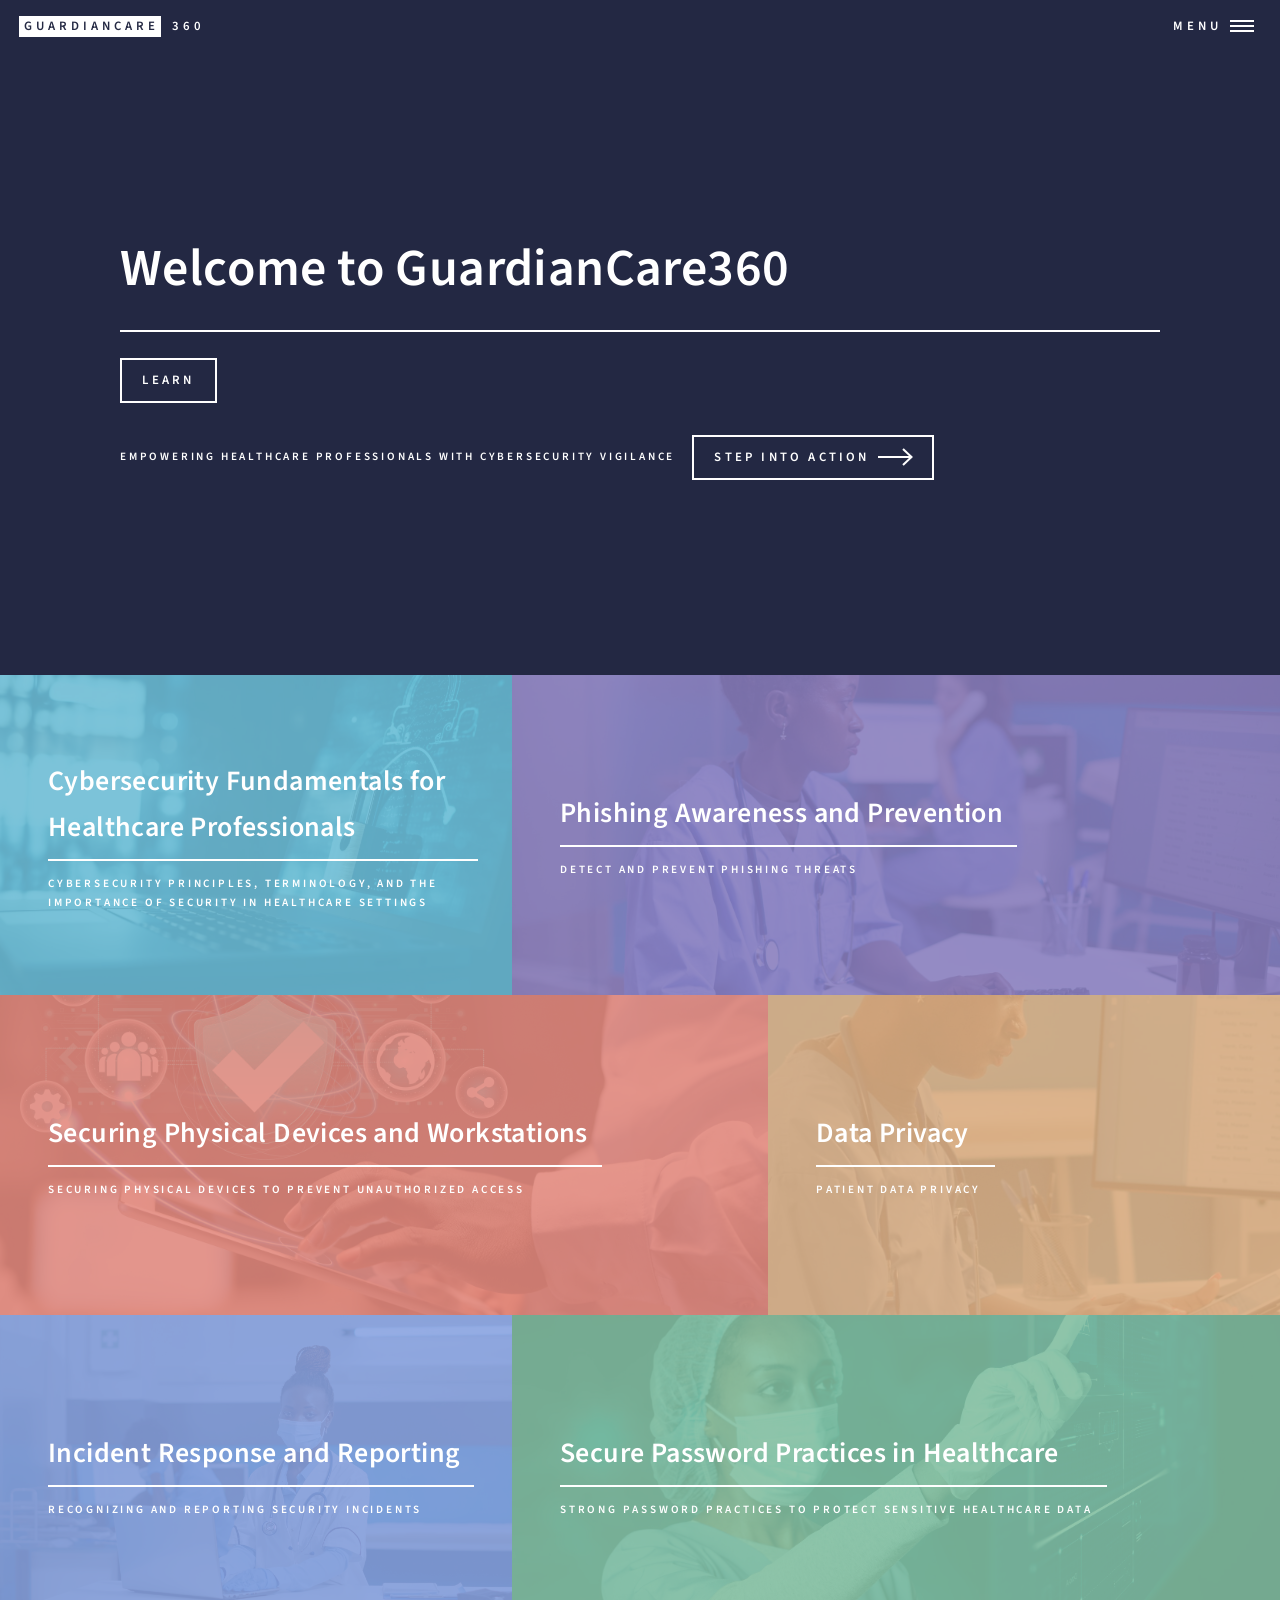
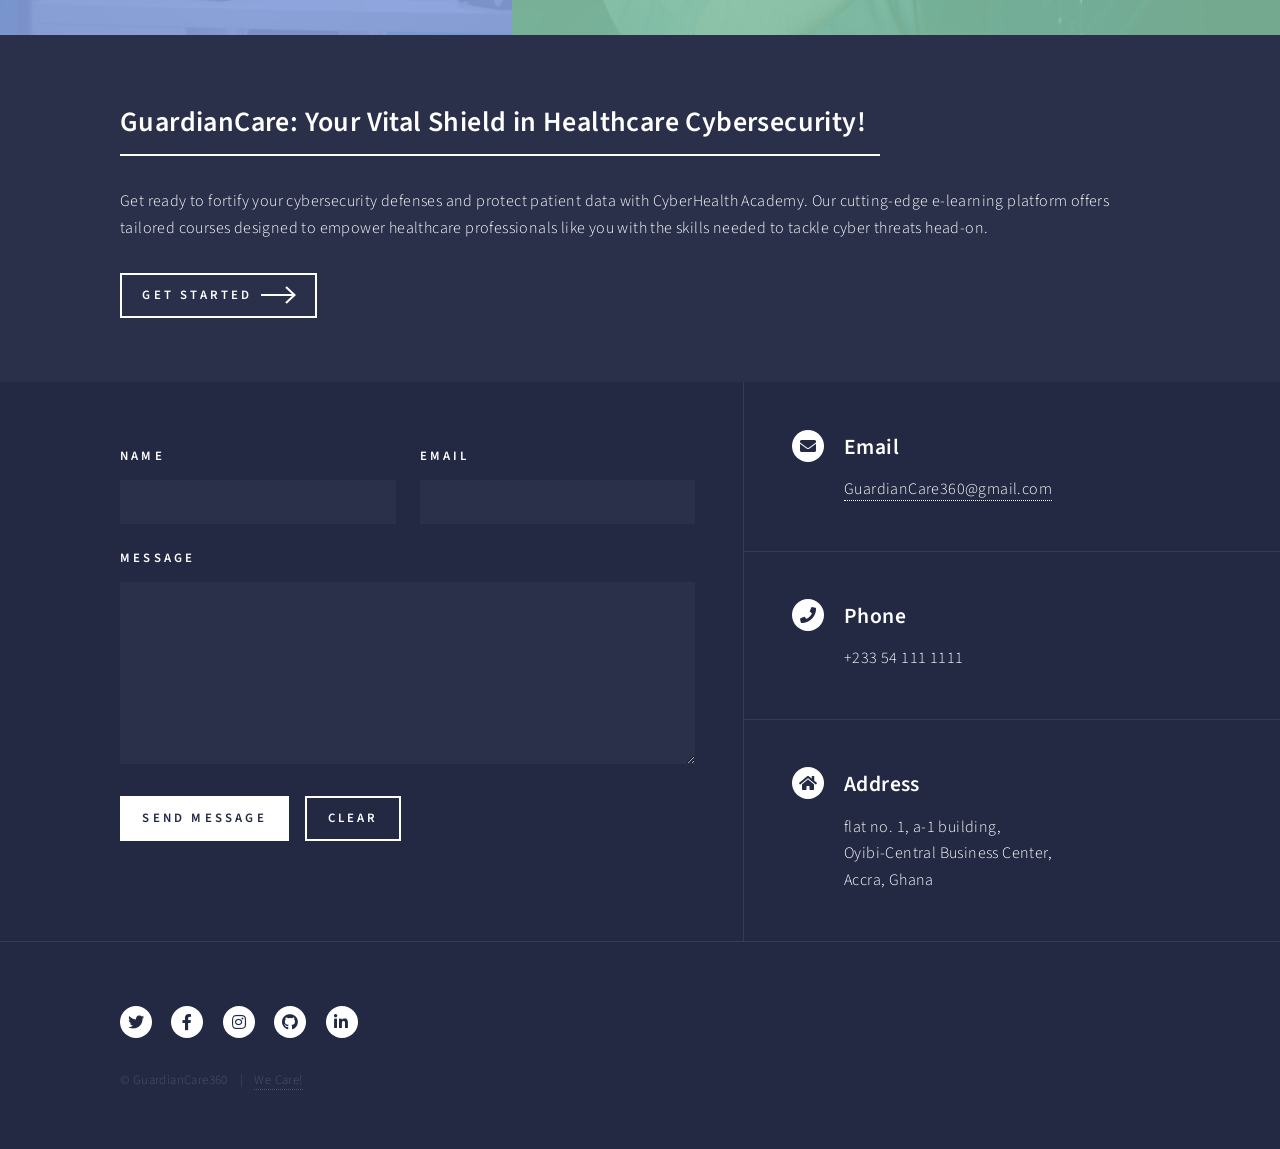
==== commit 699d3347: "update index.html" ====
--- a/frontend/index.html
+++ b/frontend/index.html
@@ -35,8 +35,8 @@
 							<li><a href="Cybersecurity_Fundamentals.html">Cybersecurity_Fundamentals</a></li>
 						</ul>
 						<ul class="actions stacked">
-							<li><a href="#" class="button primary fit">Get Started</a></li>
-							<li><a href="http://localhost/project/home.php" class="button fit">Log In</a></li>
+							<li><a href="#" class="button primary fit">Step Into Action</a></li>
+							<li><a href="http://localhost/project/home.php" class="button fit">Learn</a></li>
 						</ul>
 					</nav>
 
@@ -46,13 +46,13 @@
 							<header class="major">
 								<h1>Welcome to GuardianCare360</h1>
 								<ul class="actions">
-									<li><a href="http://localhost/project/home.php" class="button">SIGN UP</a></li>
+									<li><a href="http://localhost/project/home.php" class="button">Learn</a></li>
 								</ul>
 							</header>
 							<div class="content">
 								<p> Empowering Healthcare Professionals with Cybersecurity Vigilance</p>
 								<ul class="actions">
-									<li><a href="#one" class="button next scrolly">Get Started</a></li>
+									<li><a href="#one" class="button next scrolly">Step Into Action</a></li>
 								</ul>
 							</div>
 						</div>
